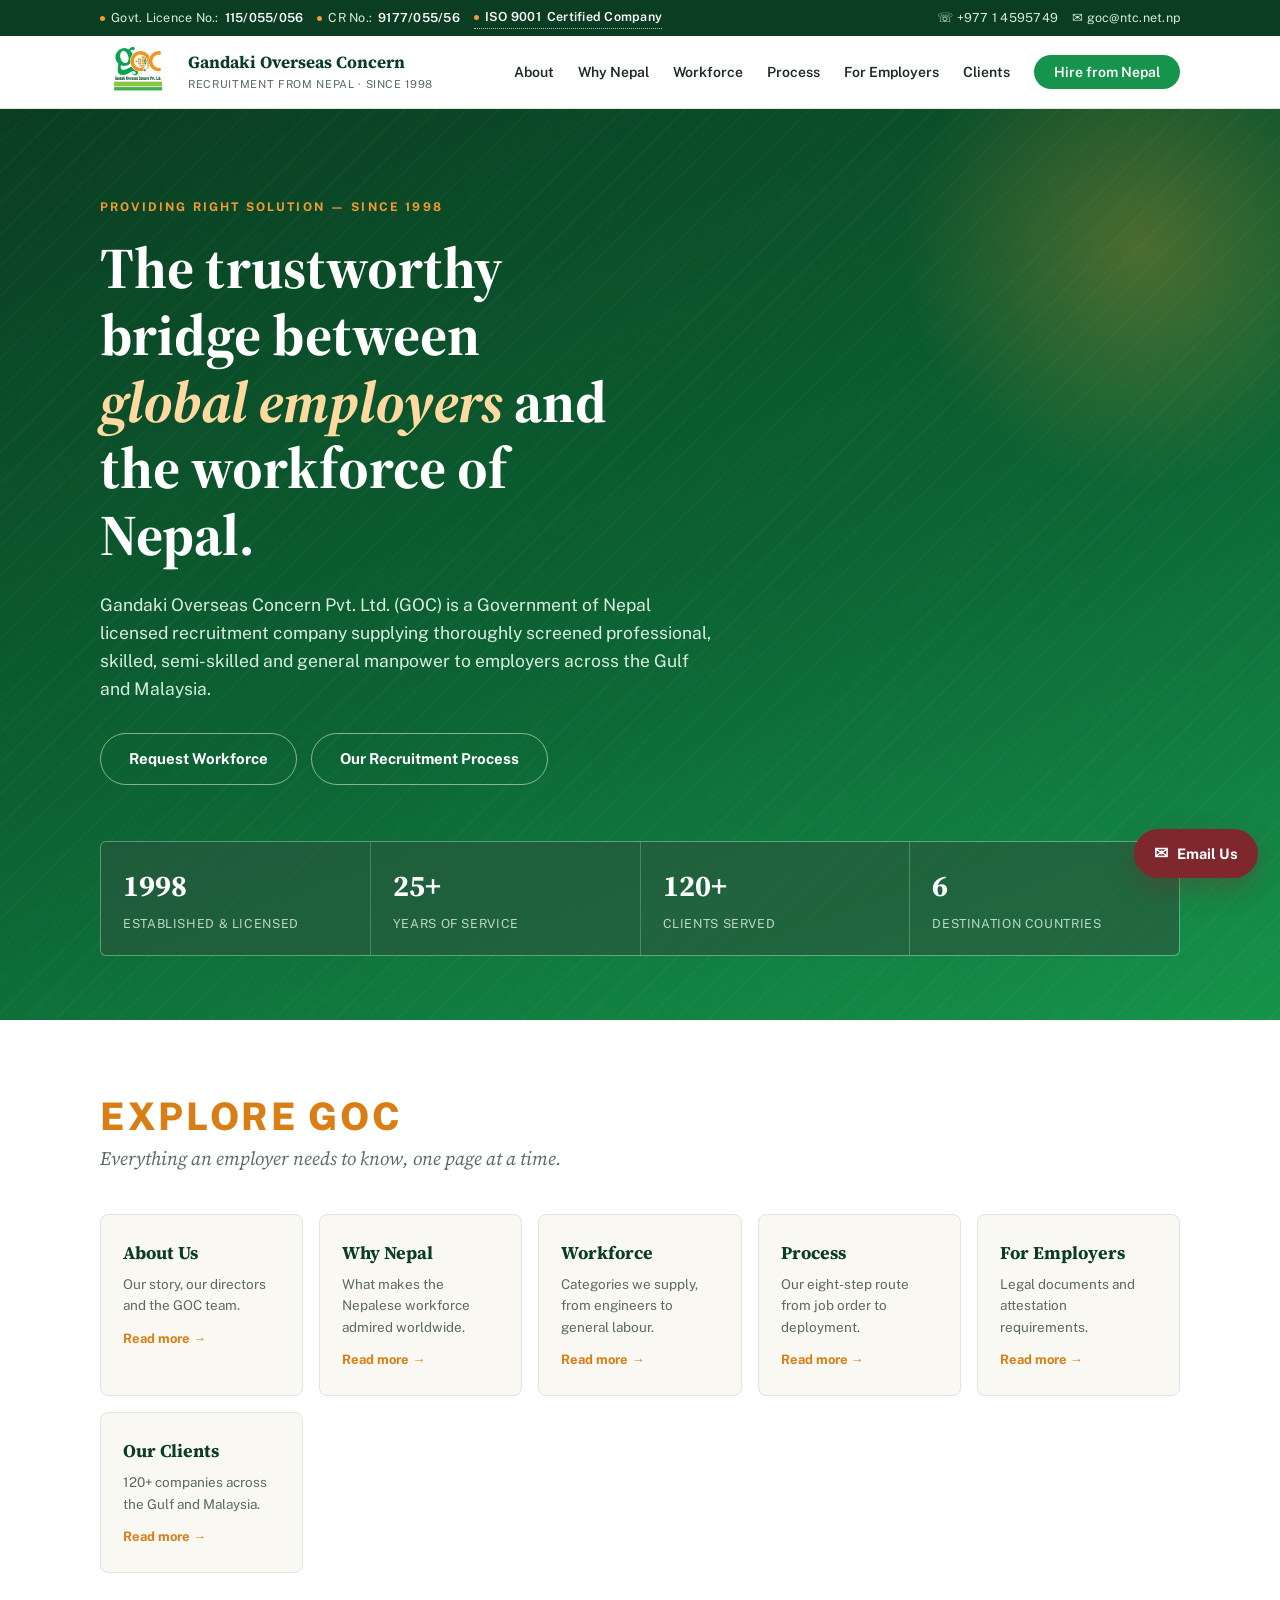
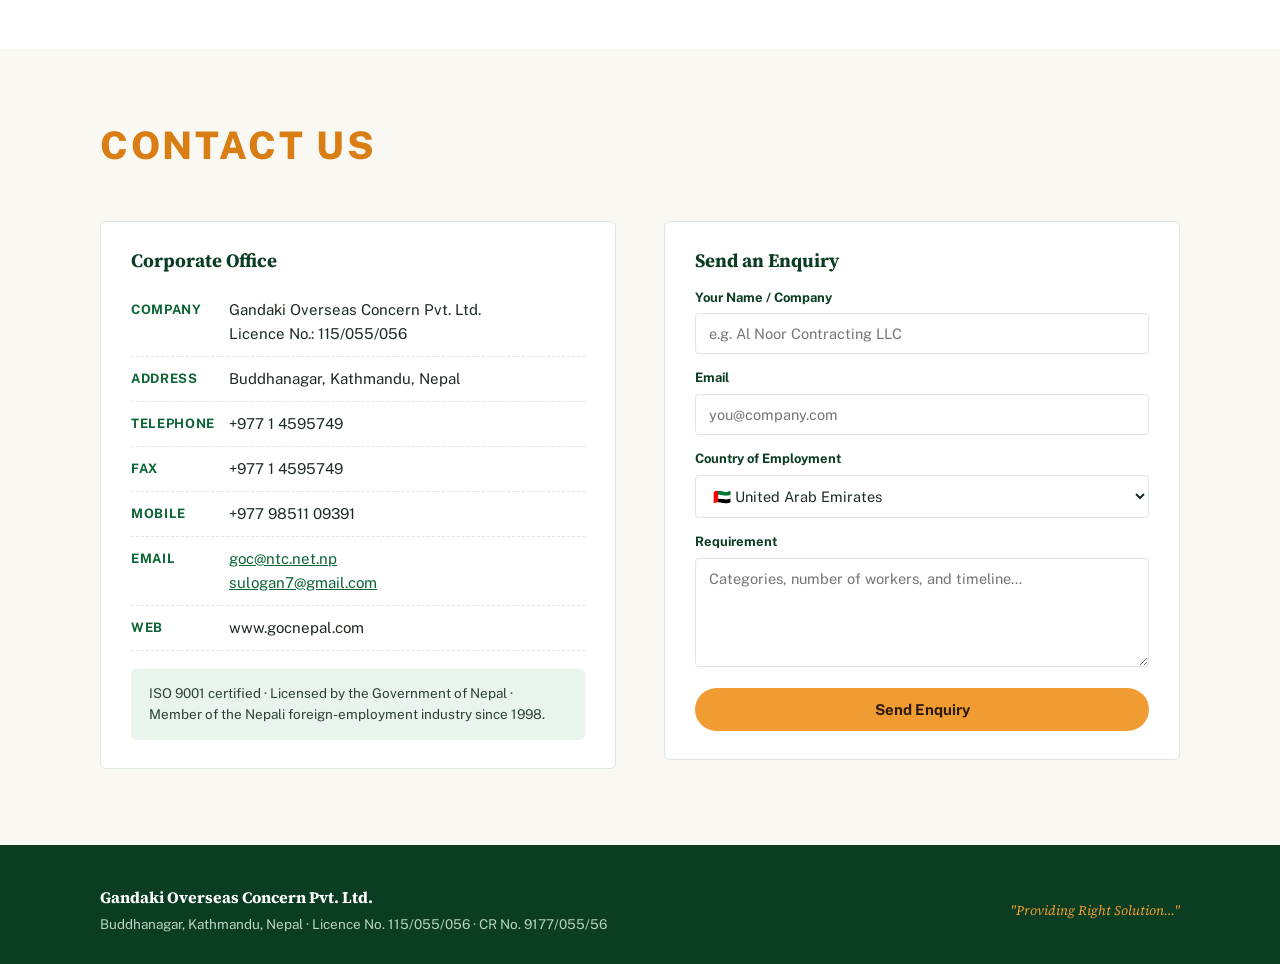
==== index.html @ 127cfbc5 "Add Licences & Certifications section to About page Adds cards for the foreign employment licence, r" ====
<!DOCTYPE html>
<html lang="en">
<head>
<meta charset="UTF-8">
<meta name="viewport" content="width=device-width, initial-scale=1.0">
<title>Gandaki Overseas Concern Pvt. Ltd. — Recruitment from Nepal</title>
<meta name="description" content="Gandaki Overseas Concern Pvt. Ltd. (GOC) — Government-licensed recruitment agency from Nepal since 1998. Licence No. 115/055/056. Supplying skilled, semi-skilled and professional manpower to the Gulf and Malaysia.">
<link rel="icon" href="assets/goc-logo.png">
<link rel="preconnect" href="https://fonts.googleapis.com">
<link rel="preconnect" href="https://fonts.gstatic.com" crossorigin>
<link href="https://fonts.googleapis.com/css2?family=Source+Serif+4:opsz,wght@8..60,400;8..60,600;8..60,700&family=Public+Sans:wght@400;500;600;700;800&display=swap" rel="stylesheet">
<link rel="stylesheet" href="styles.css?v=16">
</head>
<body>

<div class="topbar">
  <div class="wrap">
    <div class="badges">
      <span><span class="dot"></span> Govt. Licence No.: <strong>115/055/056</strong></span>
      <span><span class="dot"></span> CR No.: <strong>9177/055/56</strong></span>
      <span class="certlink" role="button" tabindex="0" title="View our ISO 9001 certificate"><span class="dot"></span> <strong>ISO 9001</strong> Certified Company</span>
    </div>
    <div class="badges">
      <span>☏ +977 1 4595749</span>
      <span>✉ goc@ntc.net.np</span>
    </div>
  </div>
</div>

<nav class="nav">
  <div class="wrap">
    <a class="brand" href="index.html">
      <img src="assets/goc-logo.png" alt="GOC — Gandaki Overseas Concern Pvt. Ltd. logo">
      <span class="bt"><b>Gandaki Overseas Concern</b><small>Recruitment from Nepal · Since 1998</small></span>
    </a>
    <button class="burger" aria-label="Menu" onclick="document.getElementById('nl').classList.toggle('open')">☰</button>
    <ul class="navlinks" id="nl">
      <li><a href="about.html">About</a></li>
      <li><a href="why-nepal.html">Why Nepal</a></li>
      <li><a href="workforce.html">Workforce</a></li>
      <li><a href="process.html">Process</a></li>
      <li><a href="employers.html">For Employers</a></li>
      <li><a href="clients.html">Clients</a></li>
      <li><a class="cta" href="#contact">Hire from Nepal</a></li>
    </ul>
  </div>
</nav>

<header class="hero" id="top">
  <div class="wrap">
    <span class="kicker">Providing Right Solution — Since 1998</span>
    <h1>The trustworthy bridge between <em>global employers</em> and the workforce of Nepal.</h1>
    <p class="lede">Gandaki Overseas Concern Pvt. Ltd. (GOC) is a Government of Nepal licensed recruitment company supplying thoroughly screened professional, skilled, semi-skilled and general manpower to employers across the Gulf and Malaysia.</p>
    <div class="actions">
      <a class="btn btn-ghost" href="#contact">Request Workforce</a>
      <a class="btn btn-ghost" href="process.html">Our Recruitment Process</a>
    </div>
    <div class="stats">
      <div class="stat"><b>1998</b><span>Established &amp; Licensed</span></div>
      <div class="stat"><b>25+</b><span>Years of Service</span></div>
      <div class="stat"><b>120+</b><span>Clients Served</span></div>
      <div class="stat"><b>6</b><span>Destination Countries</span></div>
    </div>
  </div>
</header>

<section class="explore">
  <div class="wrap">
    <div class="sec-head reveal">
      <span class="kicker">Explore GOC</span>
      <h2>Everything an employer needs to know, one page at a time.</h2>
    </div>
    <div class="grid reveal">
      <a class="ex" href="about.html"><b>About Us</b><span>Our story, our directors and the GOC team.</span><span class="go">Read more →</span></a>
      <a class="ex" href="why-nepal.html"><b>Why Nepal</b><span>What makes the Nepalese workforce admired worldwide.</span><span class="go">Read more →</span></a>
      <a class="ex" href="workforce.html"><b>Workforce</b><span>Categories we supply, from engineers to general labour.</span><span class="go">Read more →</span></a>
      <a class="ex" href="process.html"><b>Process</b><span>Our eight-step route from job order to deployment.</span><span class="go">Read more →</span></a>
      <a class="ex" href="employers.html"><b>For Employers</b><span>Legal documents and attestation requirements.</span><span class="go">Read more →</span></a>
      <a class="ex" href="clients.html"><b>Our Clients</b><span>120+ companies across the Gulf and Malaysia.</span><span class="go">Read more →</span></a>
    </div>
  </div>
</section>

<section id="contact">
  <div class="wrap">
    <div class="sec-head reveal">
      <span class="kicker">Contact Us</span>
    </div>
    <div class="contact-grid">
      <div class="c-card reveal">
        <h3>Corporate Office</h3>
        <div class="c-row"><b>Company</b><span>Gandaki Overseas Concern Pvt. Ltd.<br>Licence No.: 115/055/056</span></div>
        <div class="c-row"><b>Address</b><span>Buddhanagar, Kathmandu, Nepal</span></div>
        <div class="c-row"><b>Telephone</b><span>+977 1 4595749</span></div>
        <div class="c-row"><b>Fax</b><span>+977 1 4595749</span></div>
        <div class="c-row"><b>Mobile</b><span>+977 98511 09391</span></div>
        <div class="c-row"><b>Email</b><span><a href="mailto:goc@ntc.net.np">goc@ntc.net.np</a><br><a href="mailto:sulogan7@gmail.com">sulogan7@gmail.com</a></span></div>
        <div class="c-row"><b>Web</b><span>www.gocnepal.com</span></div>
        <div class="c-note">ISO 9001 certified · Licensed by the Government of Nepal · Member of the Nepali foreign-employment industry since 1998.</div>
      </div>
      <div class="c-card reveal">
        <h3>Send an Enquiry</h3>
        <form action="mailto:goc@ntc.net.np" method="get" onsubmit="return mailtoSubmit(this)">
          <div class="f"><label for="fn">Your Name / Company</label><input id="fn" name="name" required placeholder="e.g. Al Noor Contracting LLC"></div>
          <div class="f"><label for="fe">Email</label><input id="fe" name="email" type="email" required placeholder="you@company.com"></div>
          <div class="f"><label for="fc">Country of Employment</label>
            <select id="fc" name="country">
              <option value="United Arab Emirates">🇦🇪 United Arab Emirates</option><option value="Qatar">🇶🇦 Qatar</option><option value="Kuwait">🇰🇼 Kuwait</option><option value="Oman">🇴🇲 Oman</option><option value="Saudi Arabia">🇸🇦 Saudi Arabia</option><option value="Malaysia">🇲🇾 Malaysia</option><option value="Other">Other</option>
            </select>
          </div>
          <div class="f"><label for="fm">Requirement</label><textarea id="fm" name="message" rows="5" required placeholder="Categories, number of workers, and timeline…"></textarea></div>
          <button class="btn btn-orange" type="submit">Send Enquiry</button>
        </form>
      </div>
    </div>
  </div>
</section>

<footer>
  <div class="wrap">
    <div>
      <b>Gandaki Overseas Concern Pvt. Ltd.</b>
      Buddhanagar, Kathmandu, Nepal · Licence No. 115/055/056 · CR No. 9177/055/56
    </div>
    <div class="tag">"Providing Right Solution…"</div>
  </div>
</footer>

<script src="site.js?v=16"></script>
<script>
function mailtoSubmit(f){
  const body = encodeURIComponent(`Name/Company: ${f.name.value}\nEmail: ${f.email.value}\nCountry: ${f.country.value}\n\n${f.message.value}`);
  window.location.href = `mailto:goc@ntc.net.np?subject=${encodeURIComponent('Workforce Enquiry — '+f.name.value)}&body=${body}`;
  return false;
}
</script>
</body>
</html>
---- styles.css ----
:root{
  --green:#16944b;
  --green-deep:#0c6434;
  --green-ink:#0a3d21;
  --green-light:#4db656;
  --green-tint:#e8f4ec;
  --orange:#f19c33;
  --orange-deep:#d97e14;
  --wine:#7e282e;
  --cream:#faf8f3;
  --paper:#ffffff;
  --ink:#1d2b22;
  --muted:#5a6b60;
  --line:#dde6df;
  --serif:"Source Serif 4", Georgia, serif;
  --sans:"Public Sans", "Helvetica Neue", sans-serif;
}
*{margin:0;padding:0;box-sizing:border-box}
html{scroll-behavior:smooth}
body{font-family:var(--sans);color:var(--ink);background:var(--cream);line-height:1.6;font-size:16px}
img{max-width:100%;display:block}
a{color:var(--green-deep)}
h1,h2,h3{font-family:var(--serif);line-height:1.15;color:var(--green-ink)}
.wrap{max-width:1120px;margin:0 auto;padding:0 20px}

/* ---------- top bar ---------- */
.topbar{background:var(--green-ink);color:#d8eadf;font-size:12.5px;letter-spacing:.02em}
.topbar .wrap{display:flex;justify-content:space-between;align-items:center;gap:12px;padding-top:7px;padding-bottom:7px;flex-wrap:wrap}
.topbar strong{color:#fff;font-weight:600}
.topbar .badges{display:flex;gap:14px;flex-wrap:wrap}
.topbar .badges span{display:inline-flex;align-items:center;gap:6px}
.dot{width:5px;height:5px;border-radius:50%;background:var(--orange);display:inline-block}

/* ---------- nav ---------- */
.nav{position:sticky;top:0;z-index:50;background:rgba(255,255,255,.96);backdrop-filter:blur(8px);border-bottom:1px solid var(--line)}
.nav .wrap{display:flex;align-items:center;justify-content:space-between;padding-top:10px;padding-bottom:10px}
.brand{display:flex;align-items:center;gap:12px;text-decoration:none}
.brand img{height:52px;width:auto}
.brand .bt{line-height:1.2}
.brand .bt b{display:block;font-family:var(--serif);font-size:17px;color:var(--green-ink);font-weight:700}
.brand .bt small{font-size:11px;color:var(--muted);letter-spacing:.06em;text-transform:uppercase}
.navlinks{display:flex;gap:24px;align-items:center;list-style:none}
.navlinks a{text-decoration:none;font-size:14px;font-weight:600;color:var(--ink)}
.navlinks a:hover{color:var(--green)}
.navlinks a.active{color:var(--green-deep);box-shadow:0 2px 0 var(--orange)}
.cta{background:var(--green);color:#fff !important;padding:9px 20px;border-radius:99px;white-space:nowrap;transition:background .2s;box-shadow:none !important}
.cta:hover{background:var(--green-deep);color:#fff}
.burger{display:none;background:none;border:1px solid var(--line);border-radius:4px;padding:8px 10px;font-size:18px;cursor:pointer;color:var(--green-ink)}

/* ---------- hero (home) ---------- */
.hero{background:linear-gradient(160deg,var(--green-ink) 0%,var(--green-deep) 55%,var(--green) 100%);color:#fff;position:relative;overflow:hidden}
.hero::after{content:"";position:absolute;right:-120px;top:-120px;width:520px;height:520px;border-radius:50%;background:radial-gradient(circle,rgba(241,156,51,.28),transparent 65%)}
.hero::before{content:"";position:absolute;left:0;bottom:0;width:100%;height:100%;background:
  repeating-linear-gradient(135deg,rgba(255,255,255,.025) 0 2px,transparent 2px 22px)}
.hero .wrap{position:relative;padding-top:84px;padding-bottom:64px;z-index:1}
.kicker{display:inline-flex;align-items:center;gap:8px;font-size:12px;font-weight:700;letter-spacing:.18em;text-transform:uppercase;color:var(--orange);margin-bottom:18px}
.hero h1{font-size:clamp(34px,5.4vw,58px);color:#fff;max-width:17ch;font-weight:700}
.hero h1 em{font-style:italic;color:#ffd9a0}
.hero p.lede{max-width:56ch;margin:22px 0 30px;font-size:17.5px;color:#d9ecdf}
.hero .actions{display:flex;gap:14px;flex-wrap:wrap}
.btn{display:inline-block;text-decoration:none;font-weight:700;font-size:15px;padding:13px 28px;border-radius:99px;transition:transform .15s,background .2s;border:none;cursor:pointer;font-family:var(--sans)}
.btn:hover{transform:translateY(-2px)}
.btn-orange{background:var(--orange);color:#2b1a05}
.btn-orange:hover{background:#ffb14f}
.btn-ghost{border:1.5px solid rgba(255,255,255,.5);color:#fff}
.btn-ghost:hover{border-color:#fff}
.stats{display:grid;grid-template-columns:repeat(4,1fr);gap:1px;background:rgba(255,255,255,.18);border:1px solid rgba(255,255,255,.18);margin-top:56px;border-radius:6px;overflow:hidden}
.stat{background:rgba(10,61,33,.55);padding:20px 22px}
.stat b{display:block;font-family:var(--serif);font-size:30px;color:#fff}
.stat span{font-size:12.5px;letter-spacing:.05em;text-transform:uppercase;color:#b9d8c4}

/* ---------- page hero (subpages) ---------- */
.page-hero{background:linear-gradient(160deg,var(--green-ink) 0%,var(--green-deep) 70%,var(--green) 100%);color:#fff;position:relative;overflow:hidden}
.page-hero::before{content:"";position:absolute;inset:0;background:repeating-linear-gradient(135deg,rgba(255,255,255,.025) 0 2px,transparent 2px 22px)}
.page-hero::after{content:"";position:absolute;right:-140px;top:-160px;width:420px;height:420px;border-radius:50%;background:radial-gradient(circle,rgba(241,156,51,.25),transparent 65%)}
.page-hero .wrap{position:relative;padding-top:58px;padding-bottom:52px;z-index:1}
.page-hero h1{font-family:var(--sans);font-weight:800;text-transform:uppercase;letter-spacing:.07em;font-size:clamp(28px,4vw,44px);color:var(--orange);line-height:1.1}
.page-hero p{font-family:var(--serif);font-style:italic;font-size:19px;color:#d9ecdf;margin-top:10px;max-width:60ch}

/* ---------- sections ---------- */
section{padding:76px 0}
.sec-head{max-width:720px;margin-bottom:44px}
.sec-head .kicker{color:var(--orange-deep);font-size:clamp(26px,3.4vw,38px);letter-spacing:.07em;font-weight:800;margin-bottom:10px;line-height:1.1}
.sec-head h2{font-family:var(--serif);font-style:italic;font-size:19px;font-weight:400;color:var(--muted);margin-bottom:12px}
.sec-head p{color:var(--muted);font-size:16.5px}

/* explore strip (home) */
.explore{background:var(--paper)}
.explore .grid{display:grid;grid-template-columns:repeat(auto-fit,minmax(200px,1fr));gap:16px}
.ex{background:var(--cream);border:1px solid var(--line);border-radius:8px;padding:24px 22px;text-decoration:none;transition:transform .15s,box-shadow .15s;display:block}
.ex:hover{transform:translateY(-3px);box-shadow:0 8px 20px rgba(10,61,33,.08)}
.ex b{font-family:var(--serif);font-size:18px;color:var(--green-ink);display:block;margin-bottom:6px}
.ex span{font-size:13.5px;color:var(--muted);display:block}
.ex .go{margin-top:12px;font-size:13px;font-weight:700;color:var(--orange-deep)}

/* about page */
.about{background:var(--paper)}
.about-grid{display:grid;grid-template-columns:1.25fr 1fr;gap:56px;align-items:start}
.about-grid .body p{margin-bottom:16px;font-size:16.5px}
.about-grid .body p:first-of-type::first-letter{font-family:var(--serif);font-size:4.6em;float:left;line-height:.8;padding-right:7px;margin-top:10px;color:var(--green);font-weight:700}
.pillars{display:grid;gap:14px}
.pillar{background:var(--cream);border:1px solid var(--line);border-left:4px solid var(--green);border-radius:5px;padding:18px 20px}
.pillar h3{font-size:17.5px;margin-bottom:6px}
.pillar p{font-size:14.5px;color:var(--muted)}
.pillar.orange{border-left-color:var(--orange)}
.pillars.cols{grid-template-columns:repeat(auto-fit,minmax(280px,1fr));gap:20px}
.pillars.cols .pillar{padding:26px 28px}
.pillars.cols .pillar h3{font-size:19px;margin-bottom:10px}
.pillars.cols .pillar p{font-size:15px}

.desk{background:var(--paper)}
.desk-grid{display:grid;grid-template-columns:1.4fr 1fr;gap:64px;align-items:start}
.desk-grid .msg p{margin-bottom:18px;font-size:16.5px}
.desk-grid .msg p:first-of-type::first-letter{font-family:var(--serif);font-size:4.6em;float:left;line-height:.8;padding-right:7px;margin-top:10px;color:var(--green);font-weight:700}
.desk-grid .sign{font-family:var(--serif);font-style:italic;color:var(--green-deep);font-size:17px;margin-top:6px}
.dirs{display:grid;gap:18px}
.dir{display:flex;align-items:center;gap:18px;background:var(--cream);border:1px solid var(--line);border-radius:8px;padding:14px 18px}
.dir img{width:84px;height:100px;object-fit:cover;border-radius:6px;border:2px solid #fff;box-shadow:0 2px 8px rgba(10,61,33,.15)}
.dir b{font-family:var(--serif);font-size:17.5px;color:var(--green-ink);display:block}
.dir span{font-size:12.5px;text-transform:uppercase;letter-spacing:.08em;color:var(--orange-deep);font-weight:700}

.team{background:var(--cream)}
.team figure{margin:0}
.team img{width:100%;border-radius:10px;border:1px solid var(--line);box-shadow:0 16px 40px rgba(10,61,33,.14)}
.team figcaption{text-align:center;margin-top:16px;font-family:var(--serif);font-style:italic;color:var(--muted);font-size:15.5px}

/* why nepal */
.nepal{background:var(--paper)}
.nepal-grid{display:grid;grid-template-columns:repeat(auto-fit,minmax(200px,1fr));gap:16px}
.ncard{background:var(--cream);border:1px solid var(--line);border-top:3px solid var(--green);border-radius:6px;padding:22px 20px}
.ncard .num{font-family:var(--serif);font-size:15px;color:var(--orange-deep);font-weight:700;letter-spacing:.08em}
.ncard h3{font-size:17px;margin:8px 0 6px}
.ncard p{font-size:14px;color:var(--muted)}
.nepal-note{margin-top:34px;padding:20px 24px;border-left:3px solid var(--orange);background:var(--green-tint);font-size:15px;color:#2c4435;max-width:860px;font-style:italic;font-family:var(--serif)}

/* categories */
.cats .grid{display:grid;grid-template-columns:1fr 1fr;gap:20px}
.cat.wide{grid-column:1/-1}
.cat.wide ul{columns:4}
.cat{background:var(--paper);border:1px solid var(--line);border-radius:6px;overflow:hidden;display:flex;flex-direction:column}
.cat header{background:var(--green-tint);padding:16px 22px;display:flex;justify-content:space-between;align-items:center;gap:10px;cursor:pointer;user-select:none}
.cat.open header{border-bottom:2px solid var(--green)}
.cat .meta{display:flex;align-items:baseline;gap:12px;flex-wrap:wrap}
.cat .toggle{border:1.5px solid var(--green);background:var(--paper);color:var(--green-deep);border-radius:50%;width:34px;height:34px;padding:0;display:inline-flex;align-items:center;justify-content:center;line-height:1;font-size:18px;font-weight:700;cursor:pointer;font-family:var(--sans);white-space:nowrap;flex-shrink:0;transition:background .2s,color .2s}
.cat.open .toggle,.cat .toggle:hover{background:var(--green);color:#fff}
.cat ul{display:none}
.cat.open ul{display:block;animation:acc .35s ease}
@keyframes acc{from{opacity:0;transform:translateY(-8px)}to{opacity:1;transform:none}}
.cat header h3{font-size:18.5px}
.cat header small{font-size:11.5px;text-transform:uppercase;letter-spacing:.08em;color:var(--green-deep);font-weight:700;white-space:nowrap}
.cat ul{list-style:none;padding:16px 22px;columns:2;column-gap:18px;font-size:14px;color:#33463a}
.cat li{padding:3.5px 0;break-inside:avoid;position:relative;padding-left:14px}
.cat li::before{content:"";position:absolute;left:0;top:11px;width:5px;height:5px;background:var(--orange);border-radius:1px}
.cat .sub{font-weight:700;color:var(--green-deep);padding-left:0;margin-top:6px;font-size:12.5px;text-transform:uppercase;letter-spacing:.06em}
.cat .sub::before{display:none}

/* process flowchart */
.flowpage{background:var(--paper);padding:44px 0 56px}
.flow-layout{display:grid;grid-template-columns:auto 1fr;gap:56px;align-items:start}
.flow{display:flex;flex-direction:column}
.fnode{width:250px;min-height:46px;display:flex;align-items:center;justify-content:center;text-align:center;padding:10px 16px;border-radius:10px;background:linear-gradient(180deg,#fdf1de,#fae3c1);border:1px solid #eec89a;color:#7a4a08;font-weight:800;font-size:12.5px;letter-spacing:.04em;text-transform:uppercase;box-shadow:0 2px 6px rgba(217,126,20,.12);position:relative;font-family:var(--sans)}
.fnode .n{position:absolute;left:-12px;top:50%;transform:translateY(-50%);width:24px;height:24px;border-radius:50%;background:var(--orange-deep);color:#fff;font-size:11.5px;display:flex;align-items:center;justify-content:center;font-family:var(--serif);font-weight:700}
.fnode.final .n{background:var(--green-ink)}
.fnode.final{background:linear-gradient(180deg,#e3f3e8,#cfe9d8);border-color:#9fd1b2;color:var(--green-deep);box-shadow:0 2px 6px rgba(12,100,52,.12)}
.down{height:22px;width:2px;background:#e59a3e;margin-left:124px;position:relative;flex:none}
.down::after{content:"";position:absolute;bottom:-2px;left:50%;transform:translateX(-50%);border:6px solid transparent;border-top:7px solid #e59a3e;border-bottom:none}
.frow{display:flex;align-items:center}
.branches{position:relative;margin-left:46px;display:flex;flex-direction:column;gap:10px}
.branches .stub{position:absolute;left:-46px;top:50%;width:18px;height:2px;background:#9fbf62}
.branches::before{content:"";position:absolute;left:-28px;top:22px;bottom:22px;width:2px;background:#9fbf62}
.bnode{position:relative;width:215px;min-height:44px;display:flex;align-items:center;justify-content:center;text-align:center;padding:8px 14px;border-radius:9px;background:linear-gradient(180deg,#eef6e4,#ddefcc);border:1px solid #b9d994;color:#3c6322;font-weight:700;font-size:12px;letter-spacing:.03em;text-transform:uppercase;box-shadow:0 2px 6px rgba(47,125,35,.1)}
.bnode::before{content:"";position:absolute;left:-28px;top:50%;width:18px;height:2px;background:#9fbf62}
.bnode::after{content:"";position:absolute;left:-11px;top:50%;transform:translateY(-50%);border:5px solid transparent;border-left:7px solid #9fbf62;border-right:none}
.flow-side{position:sticky;top:96px;display:grid;gap:18px}
.flow-side h2{font-size:15px;text-transform:uppercase;letter-spacing:.08em;color:var(--ink);font-family:var(--sans);font-weight:800}
.flow-side .note{font-size:13.5px;color:var(--muted);background:var(--paper);border:1.5px solid var(--green);border-radius:6px;padding:14px 18px}
.flow-side .lt{border:1px solid #c6cdc8}

/* process */
.process{background:var(--paper)}
.steps{counter-reset:step;display:grid;grid-template-columns:repeat(auto-fit,minmax(240px,1fr));gap:18px}
.step{counter-increment:step;background:var(--cream);border:1px solid var(--line);border-radius:6px;padding:22px;position:relative}
.step::before{content:"0" counter(step);font-family:var(--serif);font-weight:700;font-size:34px;color:var(--green-light);opacity:.55;display:block;margin-bottom:8px}
.step h3{font-size:16.5px;margin-bottom:6px}
.step p{font-size:13.5px;color:var(--muted)}
.lead-times{margin-top:44px;display:grid;grid-template-columns:1fr 1fr;gap:20px}
.lt{border:1px solid var(--line);border-top:4px solid var(--orange);border-radius:6px;background:var(--paper);box-shadow:0 1px 0 var(--line);padding:22px 24px}
.lt h3{font-size:17px;margin-bottom:6px}
.lt b{color:var(--orange-deep)}
.lt p{font-size:14.5px;color:var(--muted)}

/* employers / documents */
.docs .cols{display:grid;grid-template-columns:1.1fr 1fr;gap:48px;align-items:start}
.doc-list{list-style:none;display:grid;gap:10px}
.doc-list li{display:flex;align-items:center;gap:13px;padding:14px 18px;background:var(--paper);border:1px solid var(--line);border-radius:5px;font-weight:600;font-size:15px}
.doc-list .dot{width:8px;height:8px;flex:none}
.dl-btn{margin-top:18px;display:inline-flex;align-items:center;gap:10px}
.dl-btn .ar{font-size:17px;line-height:1}
.attest{background:var(--green-tint);border:1px solid #c7e2d1;border-radius:6px;padding:24px 26px}
.attest h3{font-size:18px;margin-bottom:10px}
.attest p{font-size:14.5px;margin-bottom:12px;color:#2c4435}
.attest ol{padding-left:20px;font-size:14.5px;color:#2c4435;display:grid;gap:6px}
.attest .note{font-size:13px;color:var(--muted);border-top:1px dashed #b7d5c2;padding-top:12px;margin-top:14px}

/* deployment map */
.deploy{background:var(--paper);padding-bottom:0}
.mapwrap{background:linear-gradient(180deg,#fdfefe,#f2f7fc);border:1px solid var(--line);border-radius:12px;padding:6px}
.mapwrap img{display:block;width:100%;height:auto;border-radius:8px}
.mapstage{position:relative}
.maphot{position:absolute;width:38px;height:38px;transform:translate(-50%,-50%);border-radius:50%;cursor:pointer;z-index:5}
.maphot.lab{height:7%;border-radius:4px}
.maphot.lab .tip{bottom:26px}
.maphot .tip{display:none;position:absolute;bottom:44px;left:50%;transform:translateX(-50%);width:260px;background:#fff;border:1px solid var(--line);border-radius:8px;box-shadow:0 14px 34px rgba(10,61,33,.18);padding:14px 16px;z-index:20}
.maphot:hover .tip{display:block}
.maphot .tip b{display:block;font-family:var(--serif);font-size:15px;color:var(--green-ink);margin-bottom:2px}
.maphot .tip small{display:block;font-size:11px;text-transform:uppercase;letter-spacing:.06em;color:var(--orange-deep);font-weight:700;margin-bottom:8px}
.maphot .tip ul{list-style:none;max-height:170px;overflow:auto;font-size:12.5px;color:#33463a;display:grid;gap:3px;padding-right:6px}
.maphot .tip li{padding-left:11px;position:relative}
.maphot .tip li::before{content:"";position:absolute;left:0;top:7px;width:4px;height:4px;background:var(--orange);border-radius:1px}
.maphot .tip::after{content:"";position:absolute;top:100%;left:50%;transform:translateX(-50%);border:8px solid transparent;border-top-color:#fff}
@media (max-width:860px){.maphot .tip{display:none !important}}

/* clients */
.clients{background:var(--paper)}
.tabs{display:flex;gap:8px;flex-wrap:wrap;margin-bottom:26px}
.tab{border:1px solid var(--line);background:var(--cream);border-radius:99px;padding:8px 18px;font-size:13.5px;font-weight:700;cursor:pointer;color:var(--ink);font-family:var(--sans)}
.tab .n{color:var(--muted);font-weight:600;font-size:12px}
.tab.active{background:var(--green);border-color:var(--green);color:#fff}
.tab.active .n{color:#cfe9d8}
.client-grid{display:grid;grid-template-columns:repeat(auto-fill,minmax(250px,1fr));gap:10px}
.client-grid span{background:var(--cream);border:1px solid var(--line);border-radius:4px;padding:10px 14px;font-size:13px;color:#33463a}
.clientpane{display:none}
.clientpane.active{display:block}

/* contact */
.contact-grid{display:grid;grid-template-columns:1fr 1fr;gap:48px;align-items:start}
.c-card{background:var(--paper);border:1px solid var(--line);border-radius:6px;padding:28px 30px}
.c-card h3{font-size:19px;margin-bottom:16px}
.c-row{display:flex;gap:14px;padding:10px 0;border-bottom:1px dashed var(--line);font-size:15px}
.c-row:last-child{border-bottom:none}
.c-row b{min-width:84px;color:var(--green-deep);font-size:13px;text-transform:uppercase;letter-spacing:.05em;padding-top:2px}
.c-note{margin-top:18px;background:var(--green-tint);border-radius:5px;padding:14px 18px;font-size:13.5px;color:#2c4435}
form .f{margin-bottom:14px}
form label{display:block;font-size:13px;font-weight:700;margin-bottom:5px;color:var(--green-ink)}
form input,form textarea,form select{width:100%;padding:11px 13px;border:1px solid var(--line);border-radius:4px;font-family:var(--sans);font-size:14.5px;background:var(--paper);color:var(--ink)}
form input:focus,form textarea:focus,form select:focus{outline:2px solid var(--green-light);border-color:var(--green)}
form button{width:100%;border:none;cursor:pointer}

/* footer */
footer{background:var(--green-ink);color:#b9d4c2;padding:40px 0 28px;font-size:13.5px}
footer .wrap{display:flex;justify-content:space-between;gap:24px;flex-wrap:wrap;align-items:center}
footer b{color:#fff;font-family:var(--serif);font-size:16px;display:block;margin-bottom:4px}
footer .tag{font-style:italic;font-family:var(--serif);color:var(--orange)}

/* floating email button */
.fab{position:fixed;right:22px;bottom:22px;z-index:120;display:flex;align-items:center;gap:9px;background:var(--wine);color:#fff;text-decoration:none;border-radius:99px;padding:13px 20px;font-weight:700;font-size:14.5px;font-family:var(--sans);box-shadow:0 10px 26px rgba(126,40,46,.35);transition:transform .15s,background .2s}
.fab:hover{background:#5e1d22;transform:translateY(-2px);color:#fff}
.fab .ic{font-size:17px;line-height:1}
@media (max-width:600px){.fab{padding:14px;right:14px;bottom:14px}.fab span.t{display:none}}

/* FAQ */
.faqs{display:grid;gap:12px;max-width:860px}
.faq{background:var(--paper);border:1px solid var(--line);border-radius:8px;overflow:hidden}
.faq summary{list-style:none;cursor:pointer;display:flex;justify-content:space-between;align-items:center;gap:16px;padding:18px 22px;font-weight:700;font-size:15.5px;color:var(--green-ink);user-select:none}
.faq summary::-webkit-details-marker{display:none}
.faq summary::after{content:"+";font-size:22px;font-weight:600;color:var(--orange-deep);flex:none;line-height:1;transition:transform .2s}
.faq[open] summary{border-bottom:1px dashed var(--line);color:var(--green-deep)}
.faq[open] summary::after{content:"−"}
.faq .a{padding:16px 22px 20px;font-size:14.5px;color:#33463a;animation:acc .3s ease}
.faq .a a{font-weight:600}

/* licences & certifications */
.creds{background:var(--paper)}
.cred-grid{display:grid;grid-template-columns:repeat(auto-fill,minmax(260px,1fr));gap:20px}
.cred{background:var(--cream);border:1px solid var(--line);border-radius:8px;overflow:hidden;display:flex;flex-direction:column}
.cred .thumb{display:block;width:100%;aspect-ratio:4/3;border:none;padding:12px;background:#fff;border-bottom:1px solid var(--line);cursor:zoom-in}
.cred .thumb img{width:100%;height:100%;object-fit:contain;transition:transform .3s}
.cred button.thumb:hover img{transform:scale(1.04)}
.cred .thumb.noimg{cursor:default;display:flex;align-items:center;justify-content:center;background:linear-gradient(180deg,#eef6e4,#ddefcc);text-align:center;font-family:var(--serif);font-weight:700;font-size:17px;color:var(--green-deep);line-height:1.35}
.cred .body{padding:16px 18px 20px}
.cred h3{font-size:16.5px;margin-bottom:4px}
.cred small{display:block;font-size:11px;text-transform:uppercase;letter-spacing:.06em;color:var(--orange-deep);font-weight:700;margin-bottom:8px}
.cred p{font-size:13.5px;color:var(--muted)}

/* certificate lightbox */
.certlink{cursor:pointer;color:#fff;font-weight:600;border-bottom:1px dotted #a9cbb6;padding-bottom:1px}
.certlink:hover{border-bottom-color:#fff}
.lightbox{position:fixed;inset:0;z-index:200;background:rgba(8,28,16,.82);display:flex;align-items:center;justify-content:center;padding:24px;opacity:0;pointer-events:none;transition:opacity .25s}
.lightbox.show{opacity:1;pointer-events:auto}
.lightbox .box{position:relative;max-width:620px;width:100%;max-height:92vh;background:#fff;border-radius:10px;padding:14px;box-shadow:0 30px 80px rgba(0,0,0,.45)}
.lightbox img{width:100%;max-height:calc(92vh - 70px);object-fit:contain;border-radius:6px}
.lightbox .cap{text-align:center;font-size:13px;color:var(--muted);padding-top:10px}
.lightbox .x{position:absolute;top:-14px;right:-14px;width:36px;height:36px;border-radius:50%;background:var(--orange);color:#2b1a05;border:none;font-size:17px;font-weight:800;cursor:pointer;box-shadow:0 4px 12px rgba(0,0,0,.35)}
.lightbox .x:hover{background:#ffb14f}

.reveal{opacity:0;transform:translateY(18px);transition:opacity .6s ease,transform .6s ease}
.reveal.in{opacity:1;transform:none}

@media (max-width:860px){
  .navlinks{display:none;position:absolute;top:100%;left:0;right:0;background:#fff;flex-direction:column;gap:0;border-bottom:1px solid var(--line);padding:10px 20px 18px}
  .navlinks.open{display:flex}
  .navlinks li{width:100%}
  .navlinks a{display:block;padding:11px 0}
  .navlinks a.active{box-shadow:none;color:var(--orange-deep)}
  .burger{display:block}
  .stats{grid-template-columns:repeat(2,1fr)}
  .about-grid,.docs .cols,.contact-grid,.lead-times,.desk-grid{grid-template-columns:1fr}
  .cats .grid{grid-template-columns:1fr}
  .cat ul,.cat.wide ul{columns:2}
  .flow-layout{grid-template-columns:1fr;gap:36px}
  .flow-side{position:static}
  .frow{flex-direction:column;align-items:flex-start}
  .branches{margin:10px 0 0 36px}
  .branches .stub{display:none}
  section{padding:56px 0}
}
@media (max-width:480px){.cat ul,.cat.wide ul{columns:1}.stats{grid-template-columns:1fr 1fr}}
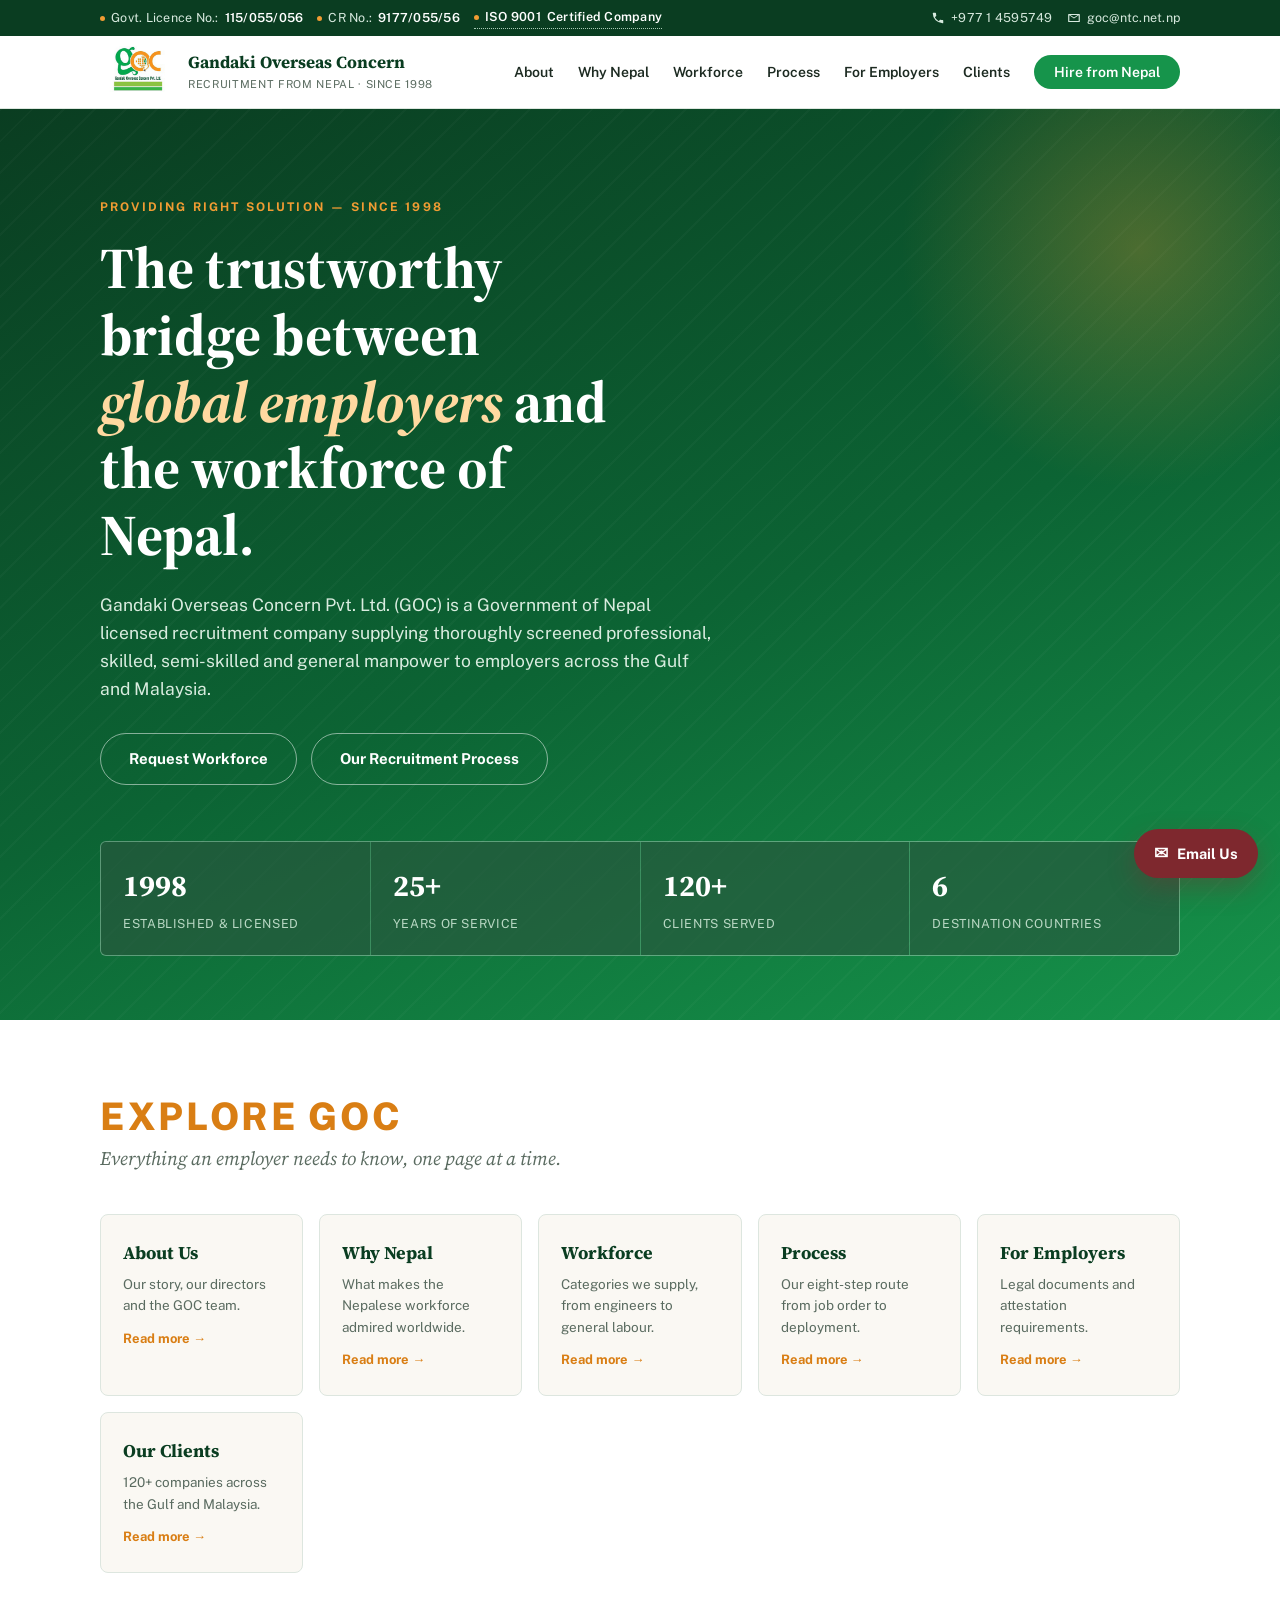
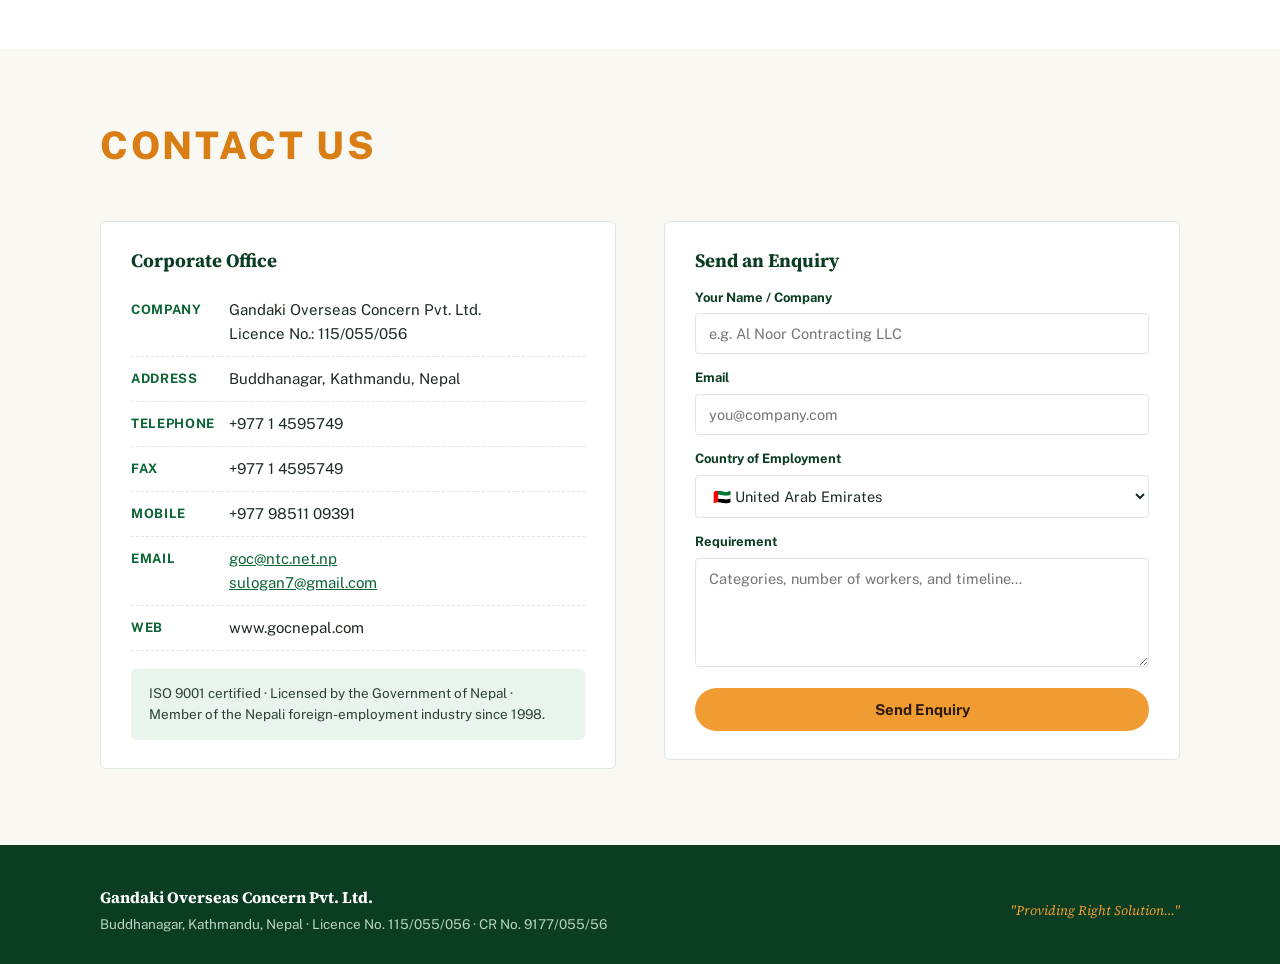
==== commit 89845f1e: "Compact phone header and floating Hire button On phones the top bar fits one line with short labels " ====
--- a/index.html
+++ b/index.html
@@ -9,20 +9,20 @@
 <link rel="preconnect" href="https://fonts.googleapis.com">
 <link rel="preconnect" href="https://fonts.gstatic.com" crossorigin>
 <link href="https://fonts.googleapis.com/css2?family=Source+Serif+4:opsz,wght@8..60,400;8..60,600;8..60,700&family=Public+Sans:wght@400;500;600;700;800&display=swap" rel="stylesheet">
-<link rel="stylesheet" href="styles.css?v=16">
+<link rel="stylesheet" href="styles.css?v=17">
 </head>
 <body>
 
 <div class="topbar">
   <div class="wrap">
     <div class="badges">
-      <span><span class="dot"></span> Govt. Licence No.: <strong>115/055/056</strong></span>
-      <span><span class="dot"></span> CR No.: <strong>9177/055/56</strong></span>
-      <span class="certlink" role="button" tabindex="0" title="View our ISO 9001 certificate"><span class="dot"></span> <strong>ISO 9001</strong> Certified Company</span>
+      <span><span class="dot"></span> <span class="lg">Govt. Licence No.:</span><span class="sm">Lic.</span> <strong>115/055/056</strong></span>
+      <span><span class="dot"></span> <span class="lg">CR No.:</span><span class="sm">CR</span> <strong>9177/055/56</strong></span>
+      <span class="certlink" role="button" tabindex="0" title="View our ISO 9001 certificate"><span class="dot"></span> <strong>ISO 9001</strong><span class="lg"> Certified Company</span></span>
     </div>
-    <div class="badges">
-      <span>☏ +977 1 4595749</span>
-      <span>✉ goc@ntc.net.np</span>
+    <div class="badges contact">
+      <a href="tel:+97714595749" aria-label="Call +977 1 4595749"><svg viewBox="0 0 24 24" aria-hidden="true"><path d="M6.6 10.8a15.1 15.1 0 0 0 6.6 6.6l2.2-2.2a1 1 0 0 1 1-.25 11.4 11.4 0 0 0 3.6.57 1 1 0 0 1 1 1V20a1 1 0 0 1-1 1A17 17 0 0 1 3 4a1 1 0 0 1 1-1h3.5a1 1 0 0 1 1 1c0 1.25.2 2.45.57 3.57a1 1 0 0 1-.25 1z"/></svg><span class="lg">+977 1 4595749</span></a>
+      <a href="mailto:goc@ntc.net.np" aria-label="Email goc@ntc.net.np"><svg viewBox="0 0 24 24" aria-hidden="true"><path d="M3 5h18a1 1 0 0 1 1 1v12a1 1 0 0 1-1 1H3a1 1 0 0 1-1-1V6a1 1 0 0 1 1-1zm1 2.4V17h16V7.4l-8 5.3zM5.6 7l6.4 4.2L18.4 7z"/></svg><span class="lg">goc@ntc.net.np</span></a>
     </div>
   </div>
 </div>
@@ -126,7 +126,7 @@
   </div>
 </footer>
 
-<script src="site.js?v=16"></script>
+<script src="site.js?v=17"></script>
 <script>
 function mailtoSubmit(f){
   const body = encodeURIComponent(`Name/Company: ${f.name.value}\nEmail: ${f.email.value}\nCountry: ${f.country.value}\n\n${f.message.value}`);
--- a/styles.css
+++ b/styles.css
@@ -28,7 +28,25 @@
 .topbar .wrap{display:flex;justify-content:space-between;align-items:center;gap:12px;padding-top:7px;padding-bottom:7px;flex-wrap:wrap}
 .topbar strong{color:#fff;font-weight:600}
 .topbar .badges{display:flex;gap:14px;flex-wrap:wrap}
-.topbar .badges span{display:inline-flex;align-items:center;gap:6px}
+.topbar .badges > span{display:inline-flex;align-items:center;gap:6px}
+.topbar .sm{display:none}
+.topbar .contact a{display:inline-flex;align-items:center;gap:6px;color:inherit;text-decoration:none}
+.topbar .contact a:hover{color:#fff}
+.topbar .contact svg{width:14px;height:14px;fill:currentColor;flex:none}
+@media (max-width:600px){
+  .topbar{font-size:11px;letter-spacing:0}
+  .topbar .wrap{flex-wrap:nowrap;gap:8px;padding-top:6px;padding-bottom:6px}
+  .topbar .badges{flex-wrap:nowrap;gap:9px;white-space:nowrap;min-width:0}
+  .topbar .badges > span{gap:4px}
+  .topbar .dot{width:4px;height:4px}
+  .topbar .lg{display:none}
+  .topbar .sm{display:inline}
+  .topbar .certlink{border-bottom:none}
+  .topbar .contact{gap:6px;flex:none}
+  .topbar .contact a{width:28px;height:28px;justify-content:center;border-radius:50%;background:rgba(255,255,255,.1)}
+  .topbar .contact svg{width:14px;height:14px}
+}
+@media (max-width:360px){.topbar .badges > span:nth-child(2){display:none}}
 .dot{width:5px;height:5px;border-radius:50%;background:var(--orange);display:inline-block}
 
 /* ---------- nav ---------- */
@@ -39,6 +57,12 @@
 .brand .bt{line-height:1.2}
 .brand .bt b{display:block;font-family:var(--serif);font-size:17px;color:var(--green-ink);font-weight:700}
 .brand .bt small{font-size:11px;color:var(--muted);letter-spacing:.06em;text-transform:uppercase}
+@media (max-width:600px){
+  .brand{gap:8px;min-width:0}
+  .brand img{height:38px}
+  .brand .bt b{font-size:15px}
+  .brand .bt small{display:block;font-size:10px;letter-spacing:.02em;white-space:nowrap}
+}
 .navlinks{display:flex;gap:24px;align-items:center;list-style:none}
 .navlinks a{text-decoration:none;font-size:14px;font-weight:600;color:var(--ink)}
 .navlinks a:hover{color:var(--green)}
@@ -253,10 +277,17 @@
 footer .tag{font-style:italic;font-family:var(--serif);color:var(--orange)}
 
 /* floating email button */
-.fab{position:fixed;right:22px;bottom:22px;z-index:120;display:flex;align-items:center;gap:9px;background:var(--wine);color:#fff;text-decoration:none;border-radius:99px;padding:13px 20px;font-weight:700;font-size:14.5px;font-family:var(--sans);box-shadow:0 10px 26px rgba(126,40,46,.35);transition:transform .15s,background .2s}
+.fabs{position:fixed;right:22px;bottom:22px;z-index:120;display:flex;align-items:center;gap:10px}
+.fab-hire{display:none;background:var(--green);color:#fff;text-decoration:none;border-radius:99px;padding:0 16px;height:40px;align-items:center;font-weight:700;font-size:13px;font-family:var(--sans);white-space:nowrap;box-shadow:0 8px 20px rgba(12,100,52,.32)}
+.fab-hire:hover{background:var(--green-deep);color:#fff}
+@media (max-width:860px){
+  .fab-hire{display:inline-flex}
+  .navlinks li:has(> .cta){display:none}
+}
+.fab{display:flex;align-items:center;gap:9px;background:var(--wine);color:#fff;text-decoration:none;border-radius:99px;padding:13px 20px;font-weight:700;font-size:14.5px;font-family:var(--sans);box-shadow:0 10px 26px rgba(126,40,46,.35);transition:transform .15s,background .2s}
 .fab:hover{background:#5e1d22;transform:translateY(-2px);color:#fff}
 .fab .ic{font-size:17px;line-height:1}
-@media (max-width:600px){.fab{padding:14px;right:14px;bottom:14px}.fab span.t{display:none}}
+@media (max-width:600px){.fabs{right:14px;bottom:14px;gap:8px}.fab{width:46px;height:46px;padding:0;justify-content:center}.fab span.t{display:none}}
 
 /* FAQ */
 .faqs{display:grid;gap:12px;max-width:860px}
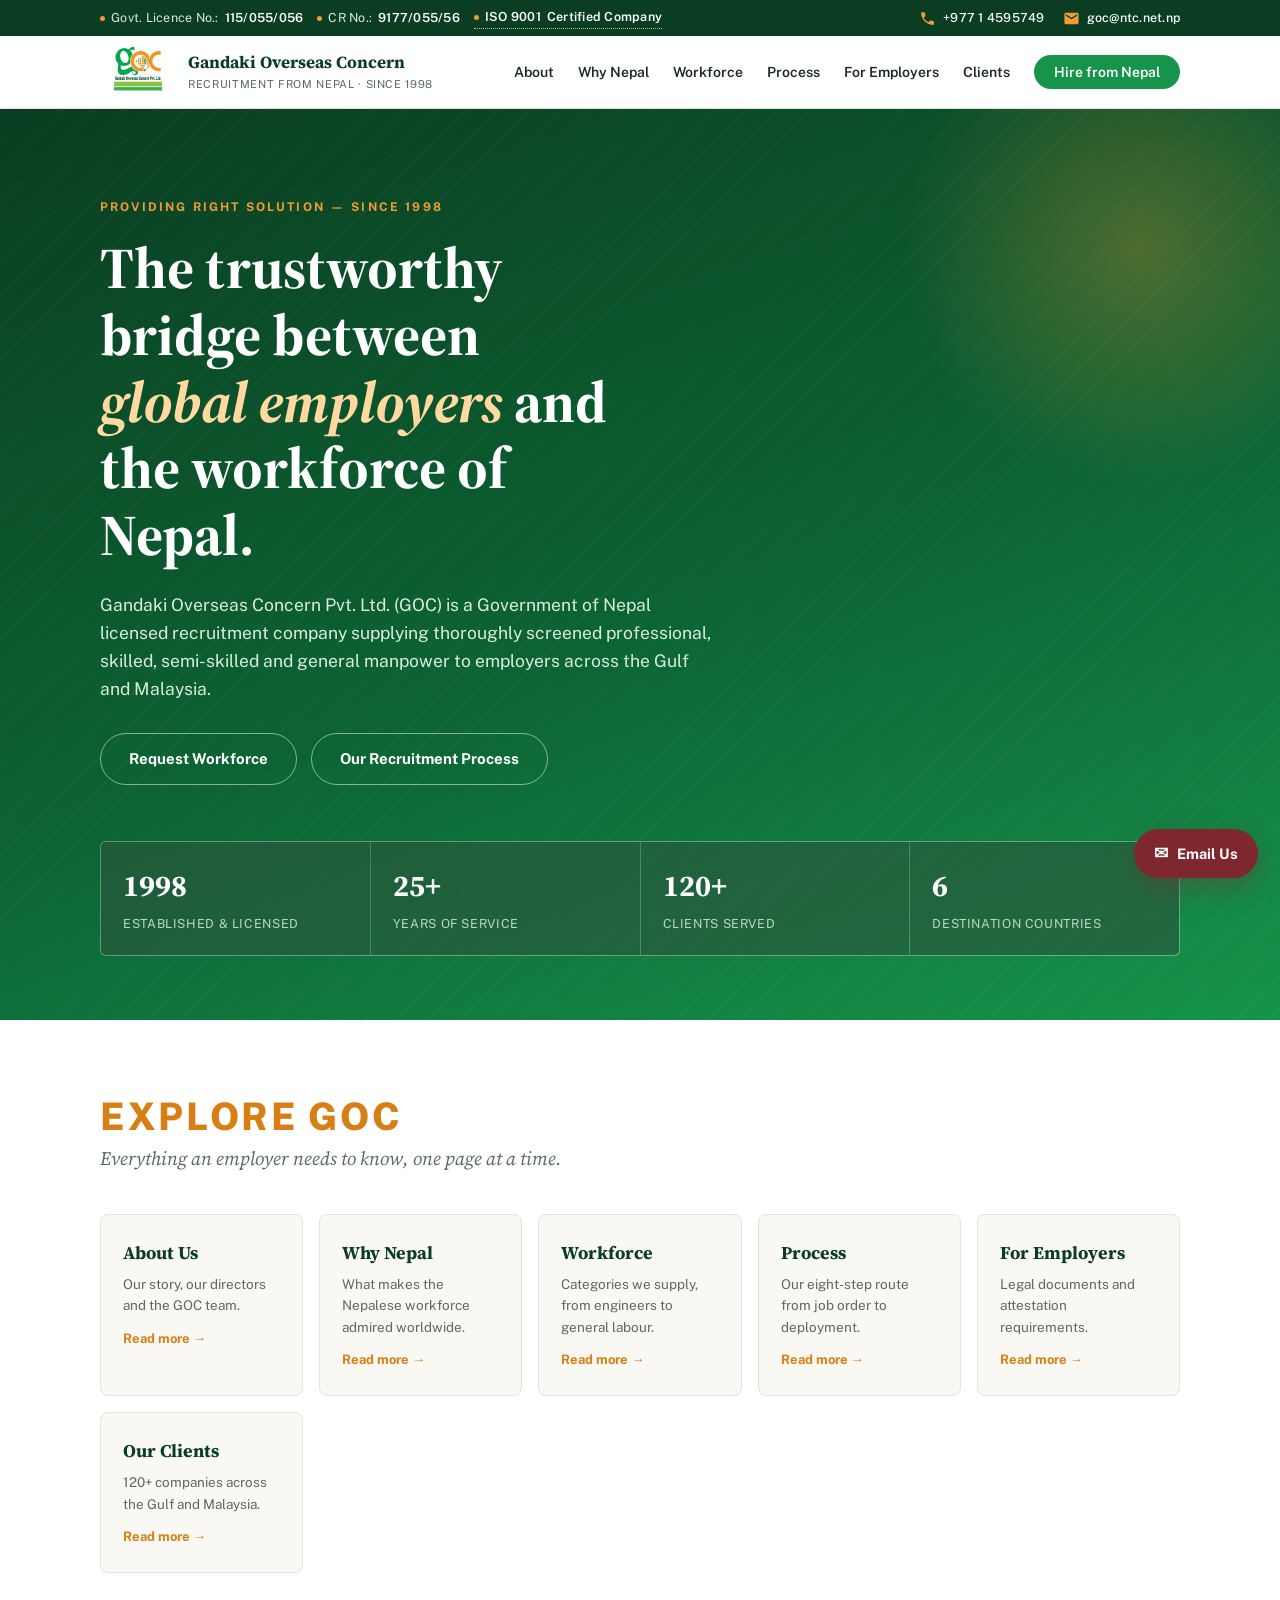
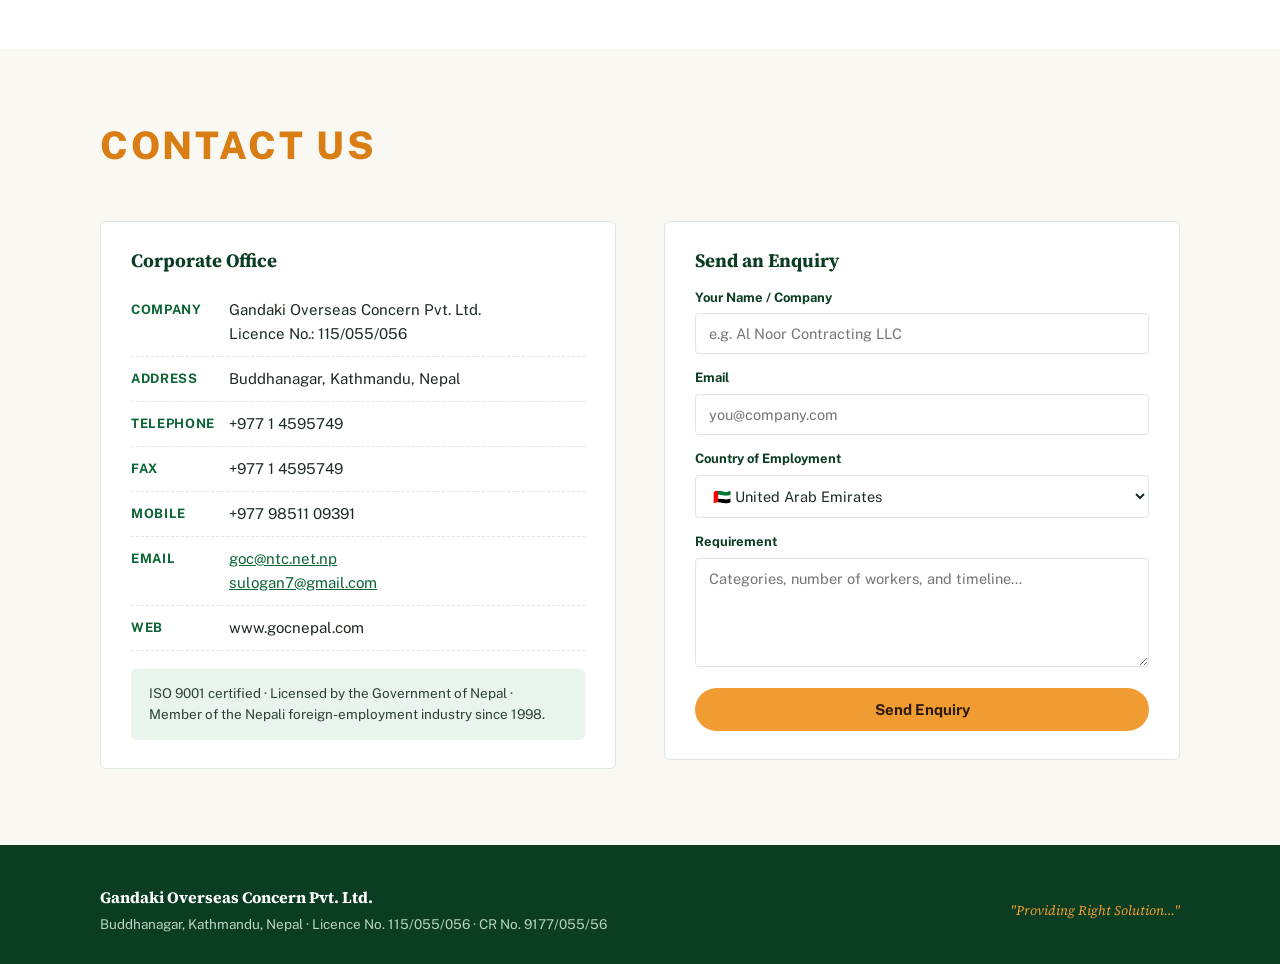
==== commit 52f12591: "Bigger, solid contact icons in the top bar Phone and envelope icons are now solid, 17px, brand orang" ====
--- a/index.html
+++ b/index.html
@@ -9,7 +9,7 @@
 <link rel="preconnect" href="https://fonts.googleapis.com">
 <link rel="preconnect" href="https://fonts.gstatic.com" crossorigin>
 <link href="https://fonts.googleapis.com/css2?family=Source+Serif+4:opsz,wght@8..60,400;8..60,600;8..60,700&family=Public+Sans:wght@400;500;600;700;800&display=swap" rel="stylesheet">
-<link rel="stylesheet" href="styles.css?v=17">
+<link rel="stylesheet" href="styles.css?v=18">
 </head>
 <body>
 
@@ -22,7 +22,7 @@
     </div>
     <div class="badges contact">
       <a href="tel:+97714595749" aria-label="Call +977 1 4595749"><svg viewBox="0 0 24 24" aria-hidden="true"><path d="M6.6 10.8a15.1 15.1 0 0 0 6.6 6.6l2.2-2.2a1 1 0 0 1 1-.25 11.4 11.4 0 0 0 3.6.57 1 1 0 0 1 1 1V20a1 1 0 0 1-1 1A17 17 0 0 1 3 4a1 1 0 0 1 1-1h3.5a1 1 0 0 1 1 1c0 1.25.2 2.45.57 3.57a1 1 0 0 1-.25 1z"/></svg><span class="lg">+977 1 4595749</span></a>
-      <a href="mailto:goc@ntc.net.np" aria-label="Email goc@ntc.net.np"><svg viewBox="0 0 24 24" aria-hidden="true"><path d="M3 5h18a1 1 0 0 1 1 1v12a1 1 0 0 1-1 1H3a1 1 0 0 1-1-1V6a1 1 0 0 1 1-1zm1 2.4V17h16V7.4l-8 5.3zM5.6 7l6.4 4.2L18.4 7z"/></svg><span class="lg">goc@ntc.net.np</span></a>
+      <a href="mailto:goc@ntc.net.np" aria-label="Email goc@ntc.net.np"><svg viewBox="0 0 24 24" aria-hidden="true"><path d="M20 4H4a2 2 0 0 0-2 2v12a2 2 0 0 0 2 2h16a2 2 0 0 0 2-2V6a2 2 0 0 0-2-2zm0 4.2-8 5-8-5V6l8 5 8-5z"/></svg><span class="lg">goc@ntc.net.np</span></a>
     </div>
   </div>
 </div>
--- a/styles.css
+++ b/styles.css
@@ -30,9 +30,10 @@
 .topbar .badges{display:flex;gap:14px;flex-wrap:wrap}
 .topbar .badges > span{display:inline-flex;align-items:center;gap:6px}
 .topbar .sm{display:none}
-.topbar .contact a{display:inline-flex;align-items:center;gap:6px;color:inherit;text-decoration:none}
-.topbar .contact a:hover{color:#fff}
-.topbar .contact svg{width:14px;height:14px;fill:currentColor;flex:none}
+.topbar .contact{gap:18px}
+.topbar .contact a{display:inline-flex;align-items:center;gap:7px;color:#fff;font-weight:500;text-decoration:none;line-height:1}
+.topbar .contact a:hover{color:var(--orange)}
+.topbar .contact svg{width:17px;height:17px;fill:var(--orange);flex:none;display:block}
 @media (max-width:600px){
   .topbar{font-size:11px;letter-spacing:0}
   .topbar .wrap{flex-wrap:nowrap;gap:8px;padding-top:6px;padding-bottom:6px}
@@ -43,8 +44,8 @@
   .topbar .sm{display:inline}
   .topbar .certlink{border-bottom:none}
   .topbar .contact{gap:6px;flex:none}
-  .topbar .contact a{width:28px;height:28px;justify-content:center;border-radius:50%;background:rgba(255,255,255,.1)}
-  .topbar .contact svg{width:14px;height:14px}
+  .topbar .contact a{width:30px;height:30px;justify-content:center;border-radius:50%;background:rgba(255,255,255,.12)}
+  .topbar .contact svg{width:16px;height:16px}
 }
 @media (max-width:360px){.topbar .badges > span:nth-child(2){display:none}}
 .dot{width:5px;height:5px;border-radius:50%;background:var(--orange);display:inline-block}
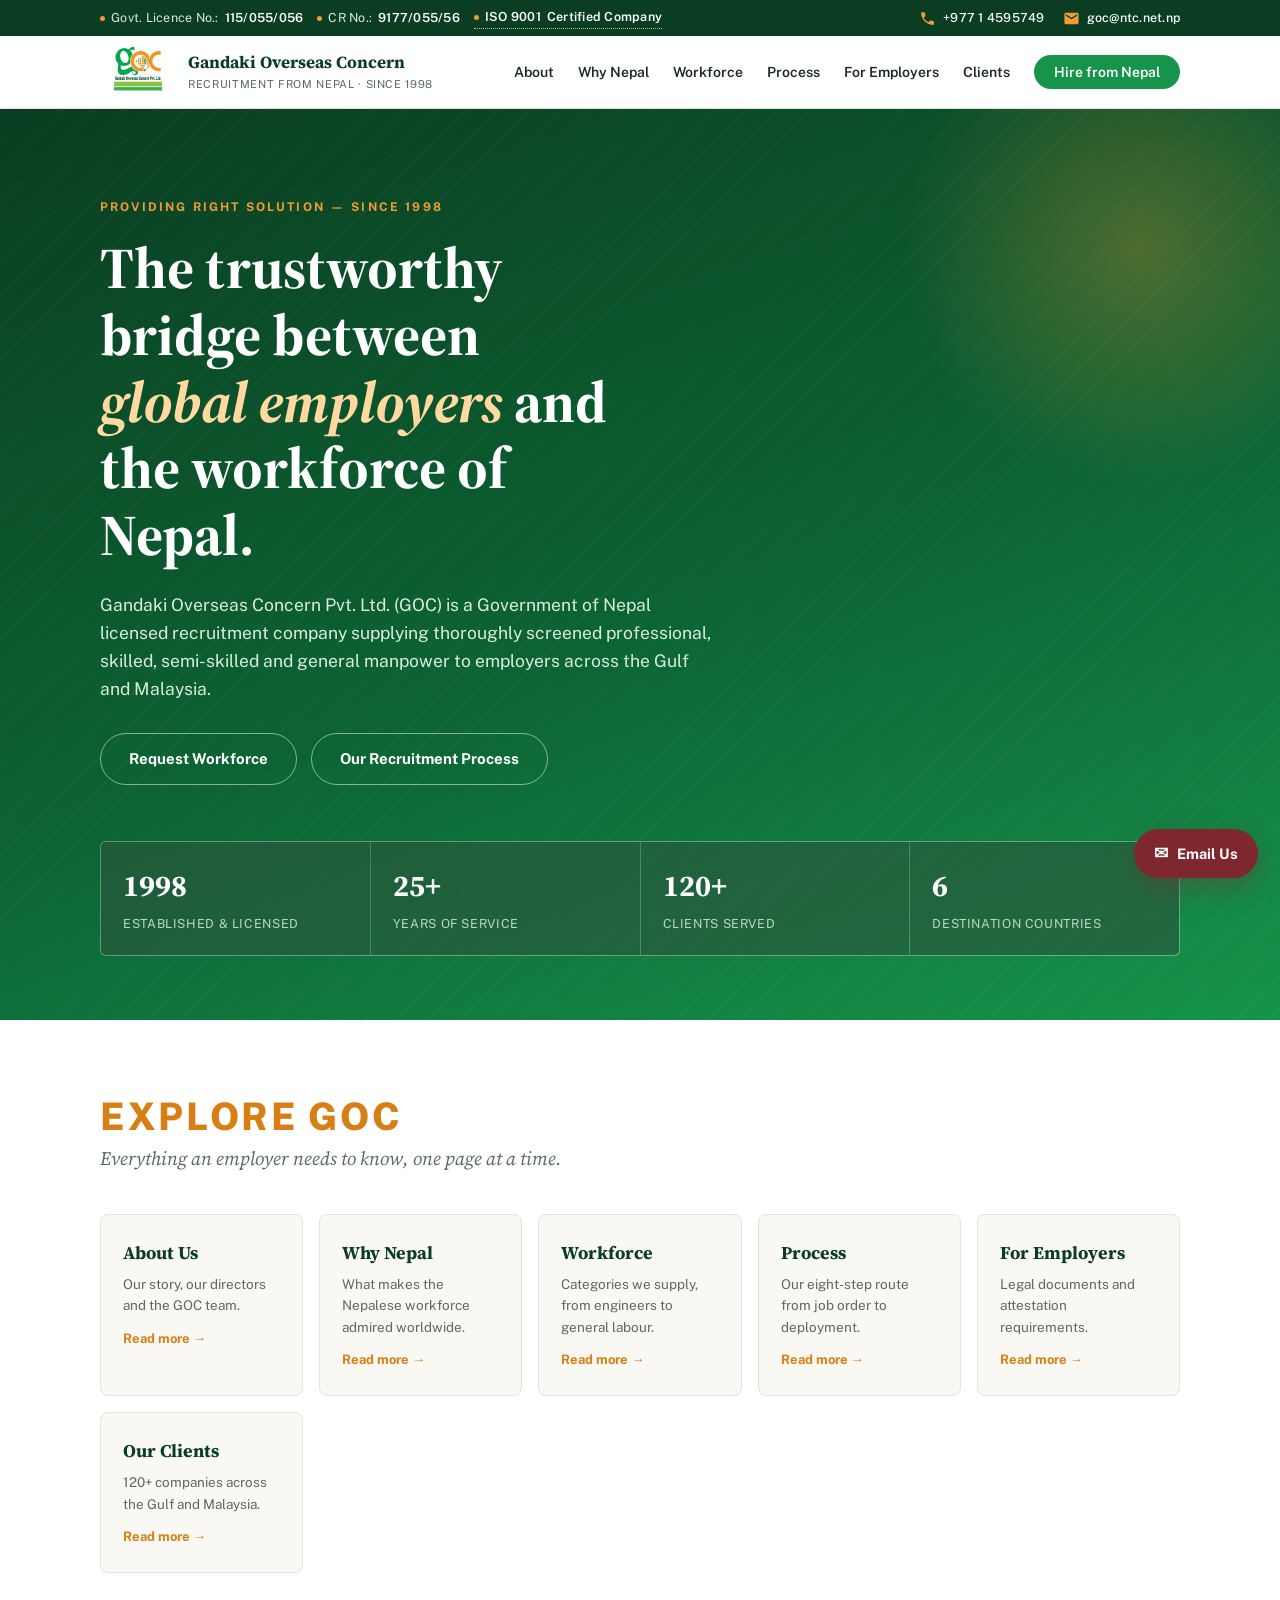
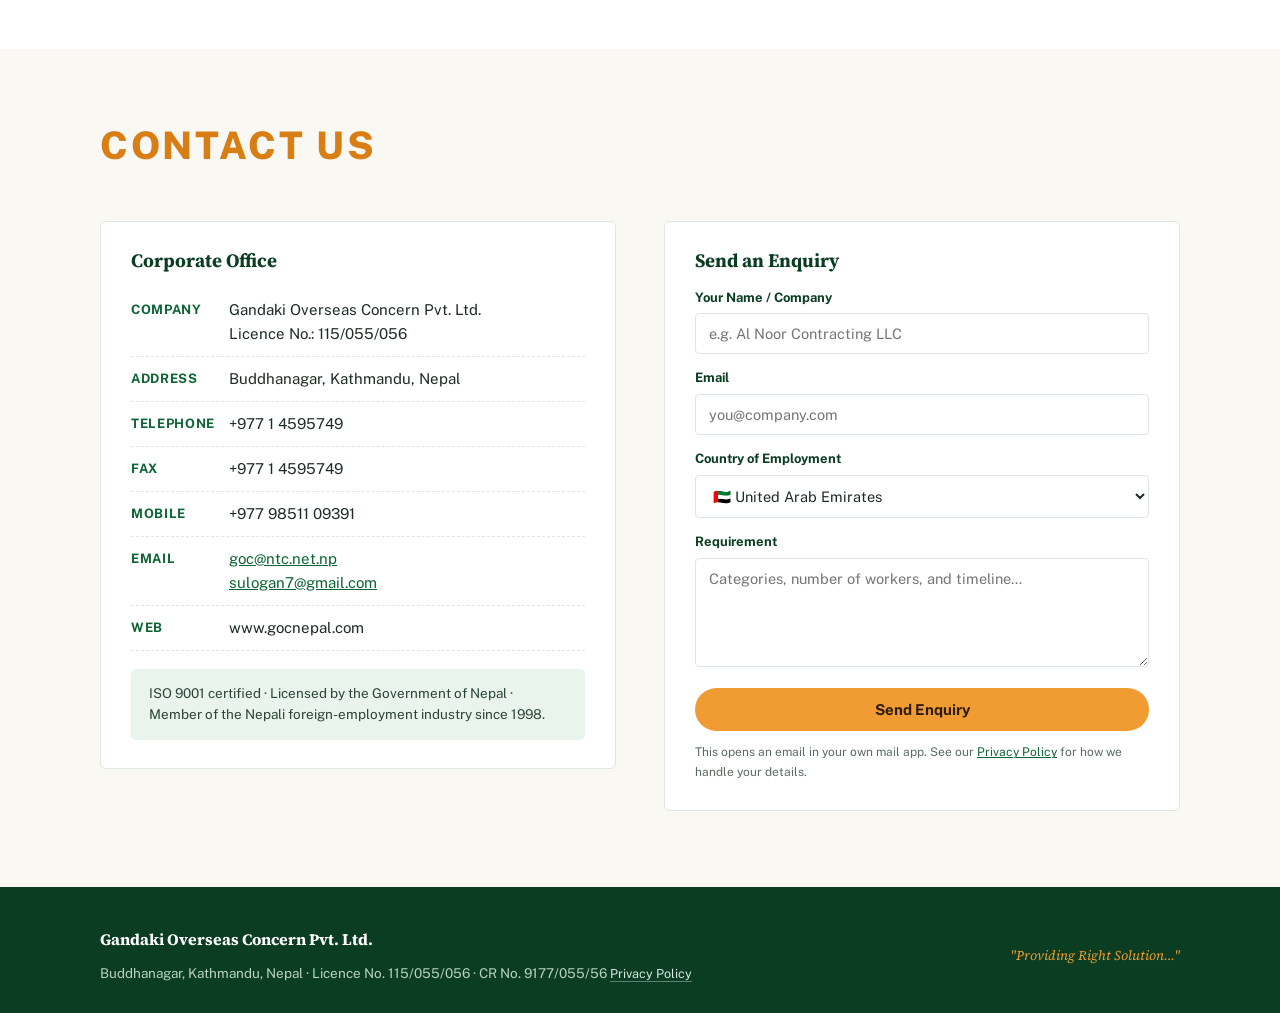
==== commit 1a217097: "Add privacy policy page New privacy.html covering website visitors, job seekers and employers, who d" ====
--- a/index.html
+++ b/index.html
@@ -9,7 +9,7 @@
 <link rel="preconnect" href="https://fonts.googleapis.com">
 <link rel="preconnect" href="https://fonts.gstatic.com" crossorigin>
 <link href="https://fonts.googleapis.com/css2?family=Source+Serif+4:opsz,wght@8..60,400;8..60,600;8..60,700&family=Public+Sans:wght@400;500;600;700;800&display=swap" rel="stylesheet">
-<link rel="stylesheet" href="styles.css?v=18">
+<link rel="stylesheet" href="styles.css?v=19">
 </head>
 <body>
 
@@ -110,6 +110,7 @@
           </div>
           <div class="f"><label for="fm">Requirement</label><textarea id="fm" name="message" rows="5" required placeholder="Categories, number of workers, and timeline…"></textarea></div>
           <button class="btn btn-orange" type="submit">Send Enquiry</button>
+          <p class="form-note">This opens an email in your own mail app. See our <a href="privacy.html">Privacy Policy</a> for how we handle your details.</p>
         </form>
       </div>
     </div>
@@ -121,6 +122,7 @@
     <div>
       <b>Gandaki Overseas Concern Pvt. Ltd.</b>
       Buddhanagar, Kathmandu, Nepal · Licence No. 115/055/056 · CR No. 9177/055/56
+      <a class="foot-link" href="privacy.html">Privacy Policy</a>
     </div>
     <div class="tag">"Providing Right Solution…"</div>
   </div>
--- a/styles.css
+++ b/styles.css
@@ -276,6 +276,27 @@
 footer .wrap{display:flex;justify-content:space-between;gap:24px;flex-wrap:wrap;align-items:center}
 footer b{color:#fff;font-family:var(--serif);font-size:16px;display:block;margin-bottom:4px}
 footer .tag{font-style:italic;font-family:var(--serif);color:var(--orange)}
+footer .foot-link{display:inline-block;margin-top:8px;color:#d8eadf;font-size:12.5px;text-decoration:underline;text-underline-offset:3px;text-decoration-color:rgba(216,234,223,.4)}
+footer .foot-link:hover{color:#fff;text-decoration-color:var(--orange)}
+.form-note{font-size:12px;color:var(--muted);margin-top:12px}
+.form-note a{color:var(--green-deep)}
+
+/* privacy policy */
+.policy{background:var(--paper)}
+.policy-body{max-width:760px;font-size:15.5px;line-height:1.7;color:#2c3a31}
+.policy-body .updated{font-size:12px;text-transform:uppercase;letter-spacing:.08em;font-weight:700;color:var(--orange-deep);margin-bottom:18px}
+.policy-body p{margin-bottom:14px}
+.policy-body h2{font-family:var(--serif);font-size:22px;color:var(--green-ink);margin:38px 0 12px;line-height:1.3;scroll-margin-top:20px}
+.policy-body ul{margin:0 0 16px;padding-left:0;list-style:none;display:grid;gap:8px}
+.policy-body li{position:relative;padding-left:18px}
+.policy-body li::before{content:"";position:absolute;left:2px;top:.72em;width:6px;height:6px;border-radius:50%;background:var(--orange)}
+.policy-body a{color:var(--green-deep);text-underline-offset:2px}
+.policy-body .toc{display:flex;flex-wrap:wrap;gap:8px;margin:26px 0 8px}
+.policy-body .toc a{font-size:13px;font-weight:600;text-decoration:none;color:var(--green-deep);background:var(--green-tint);border:1px solid var(--line);border-radius:99px;padding:6px 13px}
+.policy-body .toc a:hover{border-color:var(--green-light)}
+.policy-contact{background:var(--cream);border:1px solid var(--line);border-left:3px solid var(--orange);border-radius:6px;padding:16px 20px;font-size:14.5px;line-height:1.75}
+.policy-contact b{display:block;font-family:var(--serif);color:var(--green-ink);font-size:16px}
+@media (max-width:600px){.policy-body{font-size:15px}.policy-body h2{font-size:19.5px;margin-top:30px}}
 
 /* floating email button */
 .fabs{position:fixed;right:22px;bottom:22px;z-index:120;display:flex;align-items:center;gap:10px}
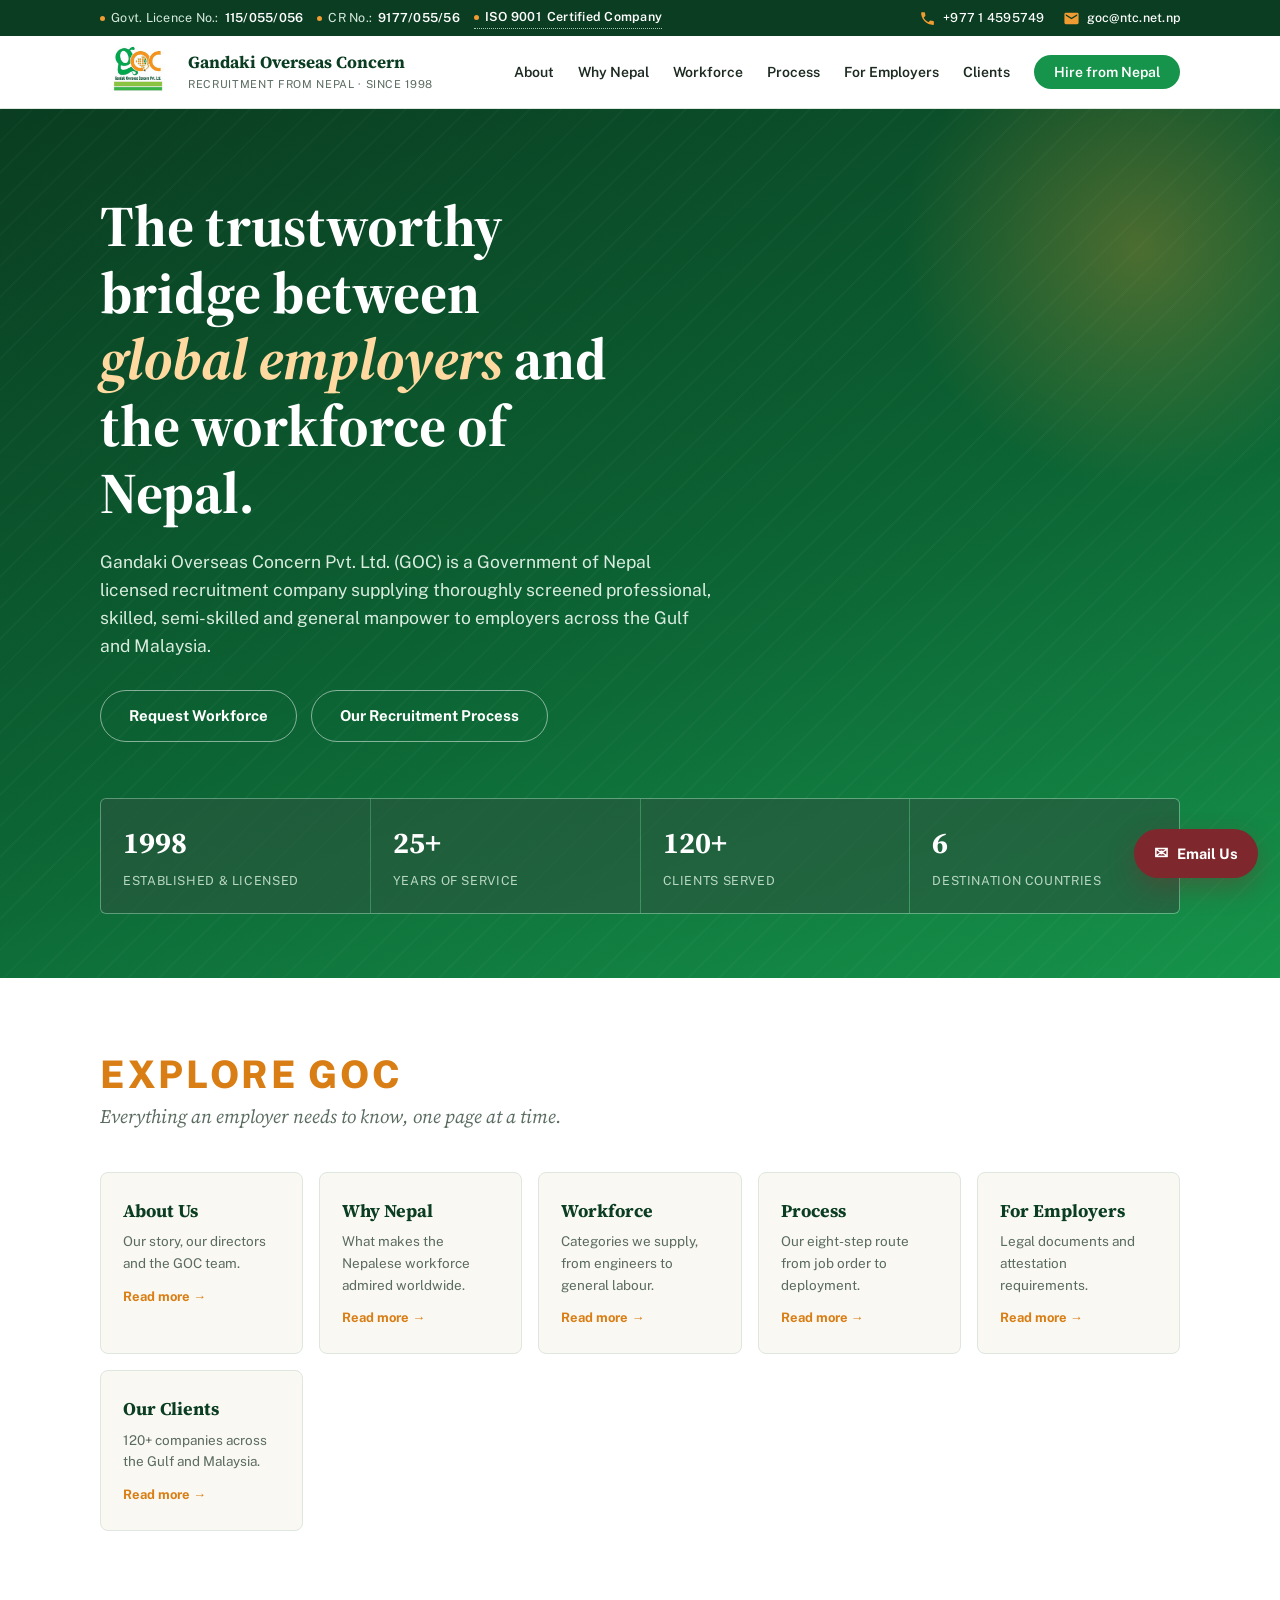
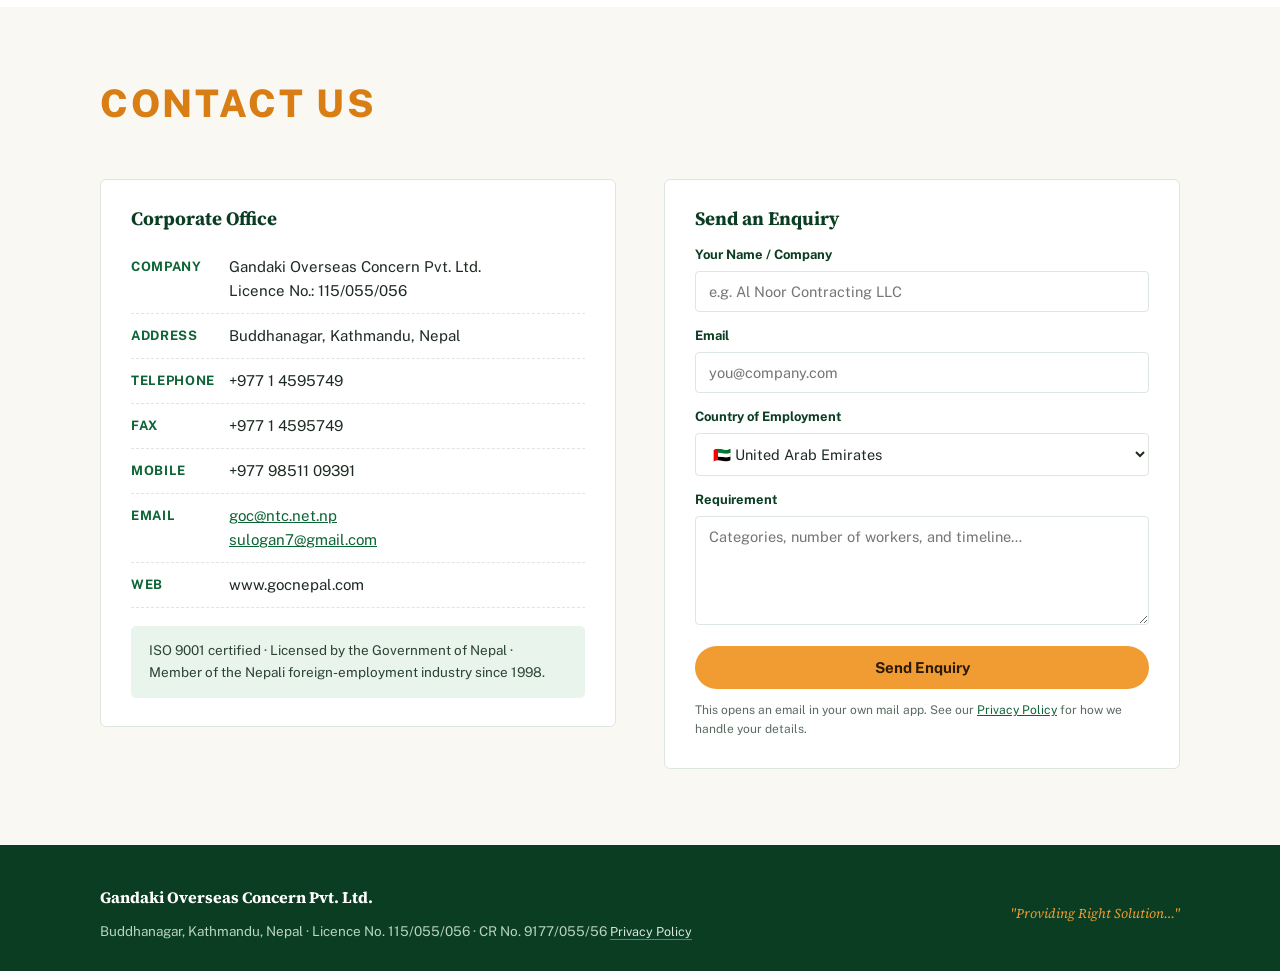
==== commit 13397a5b: "Remove tagline line above the home page headline Co-Authored-By: Claude Opus 5.5 <noreply@anthropic." ====
--- a/index.html
+++ b/index.html
@@ -48,7 +48,6 @@
 
 <header class="hero" id="top">
   <div class="wrap">
-    <span class="kicker">Providing Right Solution — Since 1998</span>
     <h1>The trustworthy bridge between <em>global employers</em> and the workforce of Nepal.</h1>
     <p class="lede">Gandaki Overseas Concern Pvt. Ltd. (GOC) is a Government of Nepal licensed recruitment company supplying thoroughly screened professional, skilled, semi-skilled and general manpower to employers across the Gulf and Malaysia.</p>
     <div class="actions">
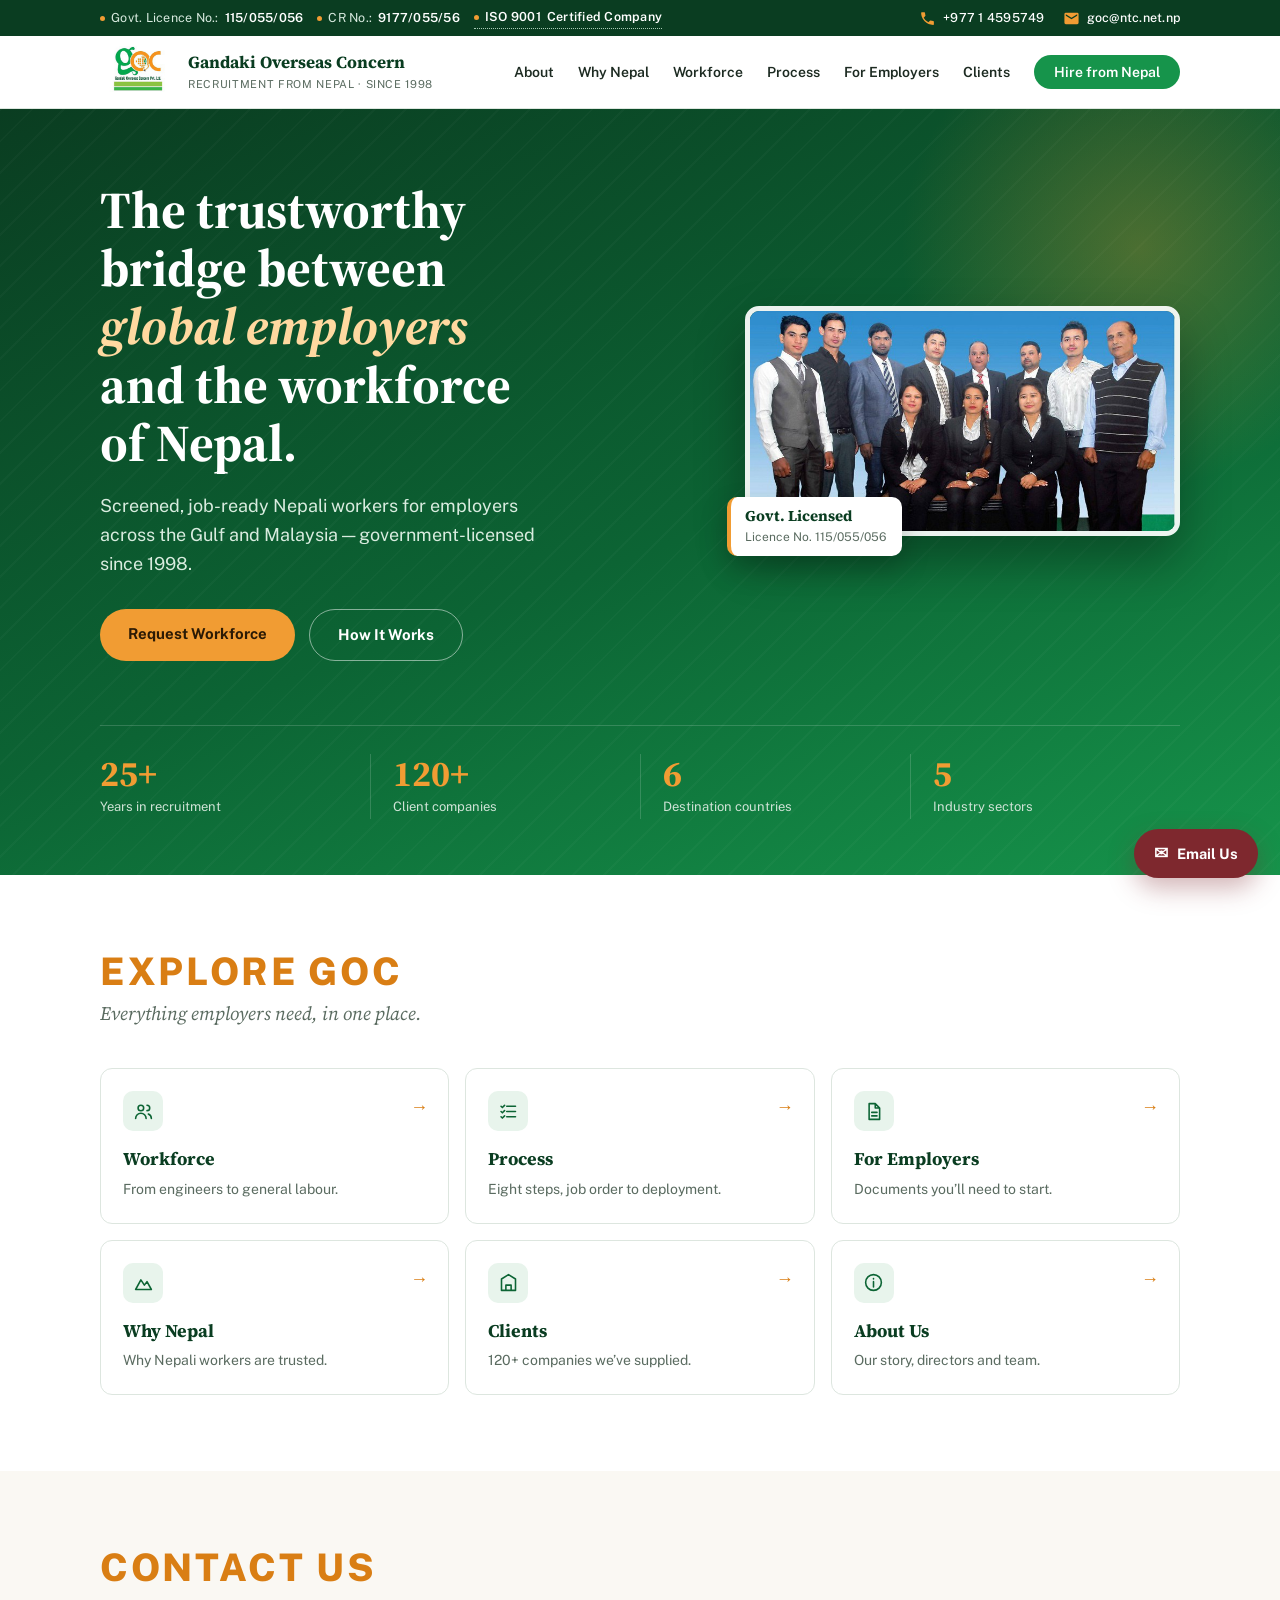
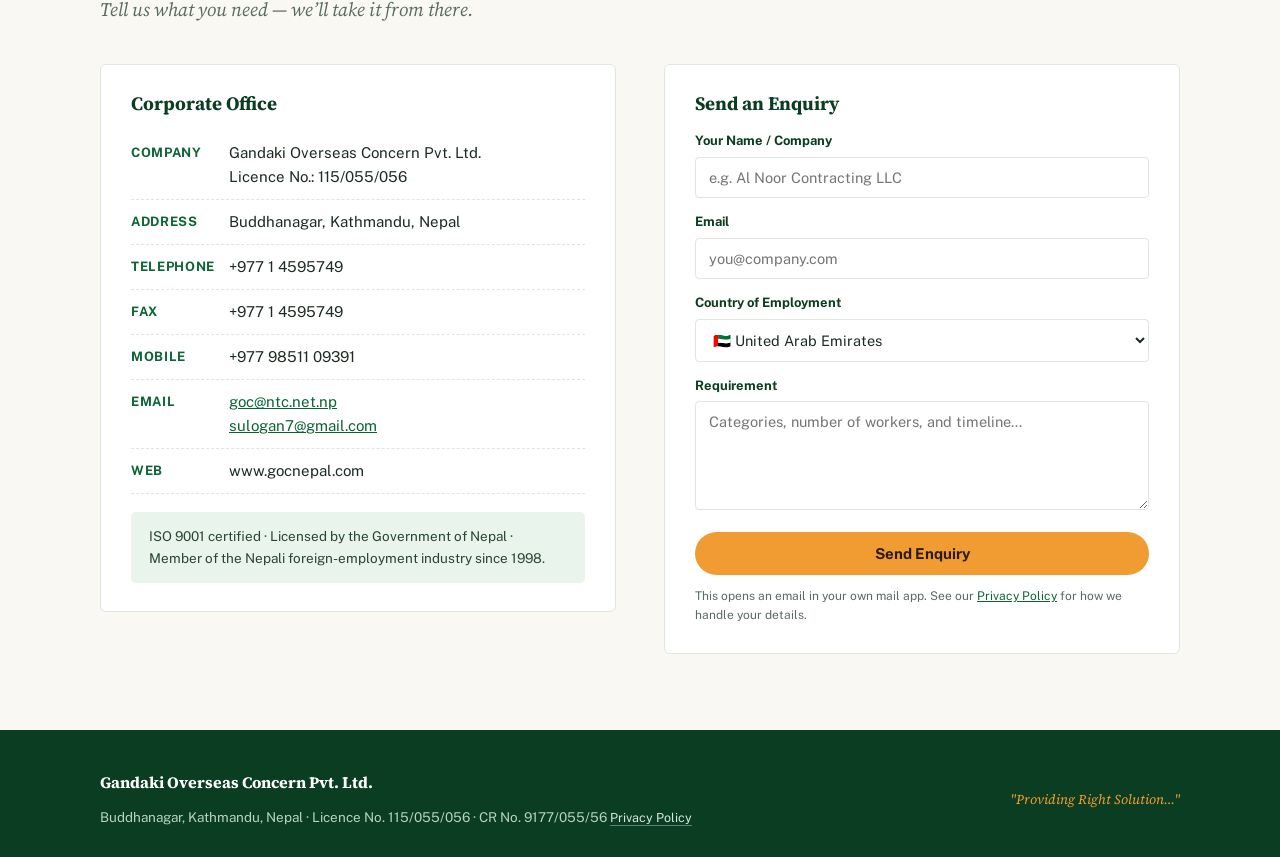
==== commit 154d7bf7: "Cleaner, shorter home page Shorter hero intro, team photo with licence badge beside the headline, or" ====
--- a/index.html
+++ b/index.html
@@ -9,7 +9,7 @@
 <link rel="preconnect" href="https://fonts.googleapis.com">
 <link rel="preconnect" href="https://fonts.gstatic.com" crossorigin>
 <link href="https://fonts.googleapis.com/css2?family=Source+Serif+4:opsz,wght@8..60,400;8..60,600;8..60,700&family=Public+Sans:wght@400;500;600;700;800&display=swap" rel="stylesheet">
-<link rel="stylesheet" href="styles.css?v=19">
+<link rel="stylesheet" href="styles.css?v=20">
 </head>
 <body>
 
@@ -48,17 +48,25 @@
 
 <header class="hero" id="top">
   <div class="wrap">
-    <h1>The trustworthy bridge between <em>global employers</em> and the workforce of Nepal.</h1>
-    <p class="lede">Gandaki Overseas Concern Pvt. Ltd. (GOC) is a Government of Nepal licensed recruitment company supplying thoroughly screened professional, skilled, semi-skilled and general manpower to employers across the Gulf and Malaysia.</p>
-    <div class="actions">
-      <a class="btn btn-ghost" href="#contact">Request Workforce</a>
-      <a class="btn btn-ghost" href="process.html">Our Recruitment Process</a>
+    <div class="hero-grid">
+      <div class="hero-copy">
+        <h1>The trustworthy bridge between <em>global employers</em> and the workforce of Nepal.</h1>
+        <p class="lede">Screened, job-ready Nepali workers for employers across the Gulf and Malaysia — government-licensed since 1998.</p>
+        <div class="actions">
+          <a class="btn btn-orange" href="#contact">Request Workforce</a>
+          <a class="btn btn-ghost" href="process.html">How It Works</a>
+        </div>
+      </div>
+      <figure class="hero-photo">
+        <img src="assets/team.jpg" alt="The GOC team in Kathmandu" width="792" height="419">
+        <figcaption><b>Govt. Licensed</b><span>Licence No. 115/055/056</span></figcaption>
+      </figure>
     </div>
     <div class="stats">
-      <div class="stat"><b>1998</b><span>Established &amp; Licensed</span></div>
-      <div class="stat"><b>25+</b><span>Years of Service</span></div>
-      <div class="stat"><b>120+</b><span>Clients Served</span></div>
-      <div class="stat"><b>6</b><span>Destination Countries</span></div>
+      <div class="stat"><b>25+</b><span>Years in recruitment</span></div>
+      <div class="stat"><b>120+</b><span>Client companies</span></div>
+      <div class="stat"><b>6</b><span>Destination countries</span></div>
+      <div class="stat"><b>5</b><span>Industry sectors</span></div>
     </div>
   </div>
 </header>
@@ -67,15 +75,15 @@
   <div class="wrap">
     <div class="sec-head reveal">
       <span class="kicker">Explore GOC</span>
-      <h2>Everything an employer needs to know, one page at a time.</h2>
+      <h2>Everything employers need, in one place.</h2>
     </div>
     <div class="grid reveal">
-      <a class="ex" href="about.html"><b>About Us</b><span>Our story, our directors and the GOC team.</span><span class="go">Read more →</span></a>
-      <a class="ex" href="why-nepal.html"><b>Why Nepal</b><span>What makes the Nepalese workforce admired worldwide.</span><span class="go">Read more →</span></a>
-      <a class="ex" href="workforce.html"><b>Workforce</b><span>Categories we supply, from engineers to general labour.</span><span class="go">Read more →</span></a>
-      <a class="ex" href="process.html"><b>Process</b><span>Our eight-step route from job order to deployment.</span><span class="go">Read more →</span></a>
-      <a class="ex" href="employers.html"><b>For Employers</b><span>Legal documents and attestation requirements.</span><span class="go">Read more →</span></a>
-      <a class="ex" href="clients.html"><b>Our Clients</b><span>120+ companies across the Gulf and Malaysia.</span><span class="go">Read more →</span></a>
+      <a class="ex" href="workforce.html"><span class="ic" aria-hidden="true"><svg viewBox="0 0 24 24"><circle cx="9" cy="8" r="3.2"/><path d="M3 20a6 6 0 0 1 12 0M16 4.8a3 3 0 0 1 0 6.2M21 20a5.5 5.5 0 0 0-3.5-5.1"/></svg></span><b>Workforce</b><span>From engineers to general labour.</span></a>
+      <a class="ex" href="process.html"><span class="ic" aria-hidden="true"><svg viewBox="0 0 24 24"><path d="M10 6h10M10 12h10M10 18h10M3.5 6l1.5 1.5L7.5 5M3.5 12l1.5 1.5 2.5-2.5M3.5 18l1.5 1.5 2.5-2.5"/></svg></span><b>Process</b><span>Eight steps, job order to deployment.</span></a>
+      <a class="ex" href="employers.html"><span class="ic" aria-hidden="true"><svg viewBox="0 0 24 24"><path d="M7 3h7l5 5v13H7zM14 3v5h5M10 13h6M10 17h6"/></svg></span><b>For Employers</b><span>Documents you’ll need to start.</span></a>
+      <a class="ex" href="why-nepal.html"><span class="ic" aria-hidden="true"><svg viewBox="0 0 24 24"><path d="m3 20 6-11 4 6 3-4 5 9z"/></svg></span><b>Why Nepal</b><span>Why Nepali workers are trusted.</span></a>
+      <a class="ex" href="clients.html"><span class="ic" aria-hidden="true"><svg viewBox="0 0 24 24"><path d="M4 21V8l8-5 8 5v13M9 21v-6h6v6M4 21h16"/></svg></span><b>Clients</b><span>120+ companies we’ve supplied.</span></a>
+      <a class="ex" href="about.html"><span class="ic" aria-hidden="true"><svg viewBox="0 0 24 24"><circle cx="12" cy="12" r="9"/><path d="M12 11v6M12 7.5v.5"/></svg></span><b>About Us</b><span>Our story, directors and team.</span></a>
     </div>
   </div>
 </section>
@@ -84,6 +92,7 @@
   <div class="wrap">
     <div class="sec-head reveal">
       <span class="kicker">Contact Us</span>
+      <h2>Tell us what you need — we’ll take it from there.</h2>
     </div>
     <div class="contact-grid">
       <div class="c-card reveal">
--- a/styles.css
+++ b/styles.css
@@ -77,11 +77,17 @@
 .hero::after{content:"";position:absolute;right:-120px;top:-120px;width:520px;height:520px;border-radius:50%;background:radial-gradient(circle,rgba(241,156,51,.28),transparent 65%)}
 .hero::before{content:"";position:absolute;left:0;bottom:0;width:100%;height:100%;background:
   repeating-linear-gradient(135deg,rgba(255,255,255,.025) 0 2px,transparent 2px 22px)}
-.hero .wrap{position:relative;padding-top:84px;padding-bottom:64px;z-index:1}
+.hero .wrap{position:relative;padding-top:72px;padding-bottom:56px;z-index:1}
+.hero-grid{display:grid;grid-template-columns:1.15fr .85fr;gap:56px;align-items:center}
+.hero-photo{position:relative;margin:0}
+.hero-photo img{display:block;width:100%;height:auto;aspect-ratio:792/419;object-fit:cover;border-radius:14px;border:5px solid rgba(255,255,255,.92);box-shadow:0 24px 50px rgba(0,0,0,.32)}
+.hero-photo figcaption{position:absolute;left:-18px;bottom:-20px;background:#fff;color:var(--ink);border-radius:10px;padding:10px 16px 10px 14px;box-shadow:0 12px 28px rgba(0,0,0,.22);border-left:4px solid var(--orange);line-height:1.25}
+.hero-photo figcaption b{display:block;font-family:var(--serif);font-size:15px;color:var(--green-ink)}
+.hero-photo figcaption span{font-size:12px;color:var(--muted)}
 .kicker{display:inline-flex;align-items:center;gap:8px;font-size:12px;font-weight:700;letter-spacing:.18em;text-transform:uppercase;color:var(--orange);margin-bottom:18px}
-.hero h1{font-size:clamp(34px,5.4vw,58px);color:#fff;max-width:17ch;font-weight:700}
+.hero h1{font-size:clamp(32px,4.4vw,52px);color:#fff;max-width:16ch;font-weight:700;line-height:1.12}
 .hero h1 em{font-style:italic;color:#ffd9a0}
-.hero p.lede{max-width:56ch;margin:22px 0 30px;font-size:17.5px;color:#d9ecdf}
+.hero p.lede{max-width:42ch;margin:20px 0 30px;font-size:18px;line-height:1.6;color:#d9ecdf}
 .hero .actions{display:flex;gap:14px;flex-wrap:wrap}
 .btn{display:inline-block;text-decoration:none;font-weight:700;font-size:15px;padding:13px 28px;border-radius:99px;transition:transform .15s,background .2s;border:none;cursor:pointer;font-family:var(--sans)}
 .btn:hover{transform:translateY(-2px)}
@@ -89,10 +95,11 @@
 .btn-orange:hover{background:#ffb14f}
 .btn-ghost{border:1.5px solid rgba(255,255,255,.5);color:#fff}
 .btn-ghost:hover{border-color:#fff}
-.stats{display:grid;grid-template-columns:repeat(4,1fr);gap:1px;background:rgba(255,255,255,.18);border:1px solid rgba(255,255,255,.18);margin-top:56px;border-radius:6px;overflow:hidden}
-.stat{background:rgba(10,61,33,.55);padding:20px 22px}
-.stat b{display:block;font-family:var(--serif);font-size:30px;color:#fff}
-.stat span{font-size:12.5px;letter-spacing:.05em;text-transform:uppercase;color:#b9d8c4}
+.stats{display:grid;grid-template-columns:repeat(4,1fr);margin-top:64px;padding-top:28px;border-top:1px solid rgba(255,255,255,.16)}
+.stat{padding:0 22px;border-left:1px solid rgba(255,255,255,.16)}
+.stat:first-child{padding-left:0;border-left:none}
+.stat b{display:block;font-family:var(--serif);font-size:36px;line-height:1.1;color:var(--orange)}
+.stat span{font-size:13px;color:#cfe3d6}
 
 /* ---------- page hero (subpages) ---------- */
 .page-hero{background:linear-gradient(160deg,var(--green-ink) 0%,var(--green-deep) 70%,var(--green) 100%);color:#fff;position:relative;overflow:hidden}
@@ -111,12 +118,35 @@
 
 /* explore strip (home) */
 .explore{background:var(--paper)}
-.explore .grid{display:grid;grid-template-columns:repeat(auto-fit,minmax(200px,1fr));gap:16px}
-.ex{background:var(--cream);border:1px solid var(--line);border-radius:8px;padding:24px 22px;text-decoration:none;transition:transform .15s,box-shadow .15s;display:block}
-.ex:hover{transform:translateY(-3px);box-shadow:0 8px 20px rgba(10,61,33,.08)}
-.ex b{font-family:var(--serif);font-size:18px;color:var(--green-ink);display:block;margin-bottom:6px}
-.ex span{font-size:13.5px;color:var(--muted);display:block}
-.ex .go{margin-top:12px;font-size:13px;font-weight:700;color:var(--orange-deep)}
+.explore .grid{display:grid;grid-template-columns:repeat(3,1fr);gap:16px}
+.ex{position:relative;background:#fff;border:1px solid var(--line);border-radius:12px;padding:22px 44px 22px 22px;text-decoration:none;transition:transform .15s,box-shadow .15s,border-color .15s;display:block}
+.ex::after{content:"→";position:absolute;right:20px;top:24px;font-size:18px;font-weight:700;color:var(--orange-deep);transition:transform .15s}
+.ex:hover{transform:translateY(-3px);box-shadow:0 10px 24px rgba(10,61,33,.09);border-color:var(--green-light)}
+.ex:hover::after{transform:translateX(3px)}
+.ex .ic{display:flex;align-items:center;justify-content:center;width:40px;height:40px;border-radius:10px;background:var(--green-tint);margin-bottom:14px}
+.ex .ic svg{width:21px;height:21px;fill:none;stroke:var(--green-deep);stroke-width:1.8;stroke-linecap:round;stroke-linejoin:round}
+.ex b{font-family:var(--serif);font-size:18px;color:var(--green-ink);display:block;margin-bottom:4px}
+.ex > span:not(.ic){font-size:14px;color:var(--muted);display:block}
+@media (max-width:860px){
+  .hero-grid{grid-template-columns:1fr;gap:40px}
+  .hero-photo{max-width:520px}
+  .explore .grid{grid-template-columns:1fr 1fr}
+  .stats{row-gap:22px}
+  .stat:nth-child(3){padding-left:0;border-left:none}
+}
+@media (max-width:600px){
+  .hero .wrap{padding-top:44px;padding-bottom:40px}
+  .hero p.lede{font-size:16.5px;margin:16px 0 24px}
+  .hero .actions .btn{padding:12px 22px;font-size:14.5px}
+  .hero-photo figcaption{left:12px;bottom:-16px}
+  .stats{margin-top:52px;padding-top:22px}
+  .stat b{font-size:30px}
+  .explore .grid{grid-template-columns:1fr}
+  .ex{padding:16px 44px 16px 16px;display:grid;grid-template-columns:auto 1fr;column-gap:14px;align-items:center}
+  .ex .ic{grid-row:span 2;margin-bottom:0}
+  .ex::after{top:50%;transform:translateY(-50%)}
+  .ex:hover::after{transform:translate(3px,-50%)}
+}
 
 /* about page */
 .about{background:var(--paper)}
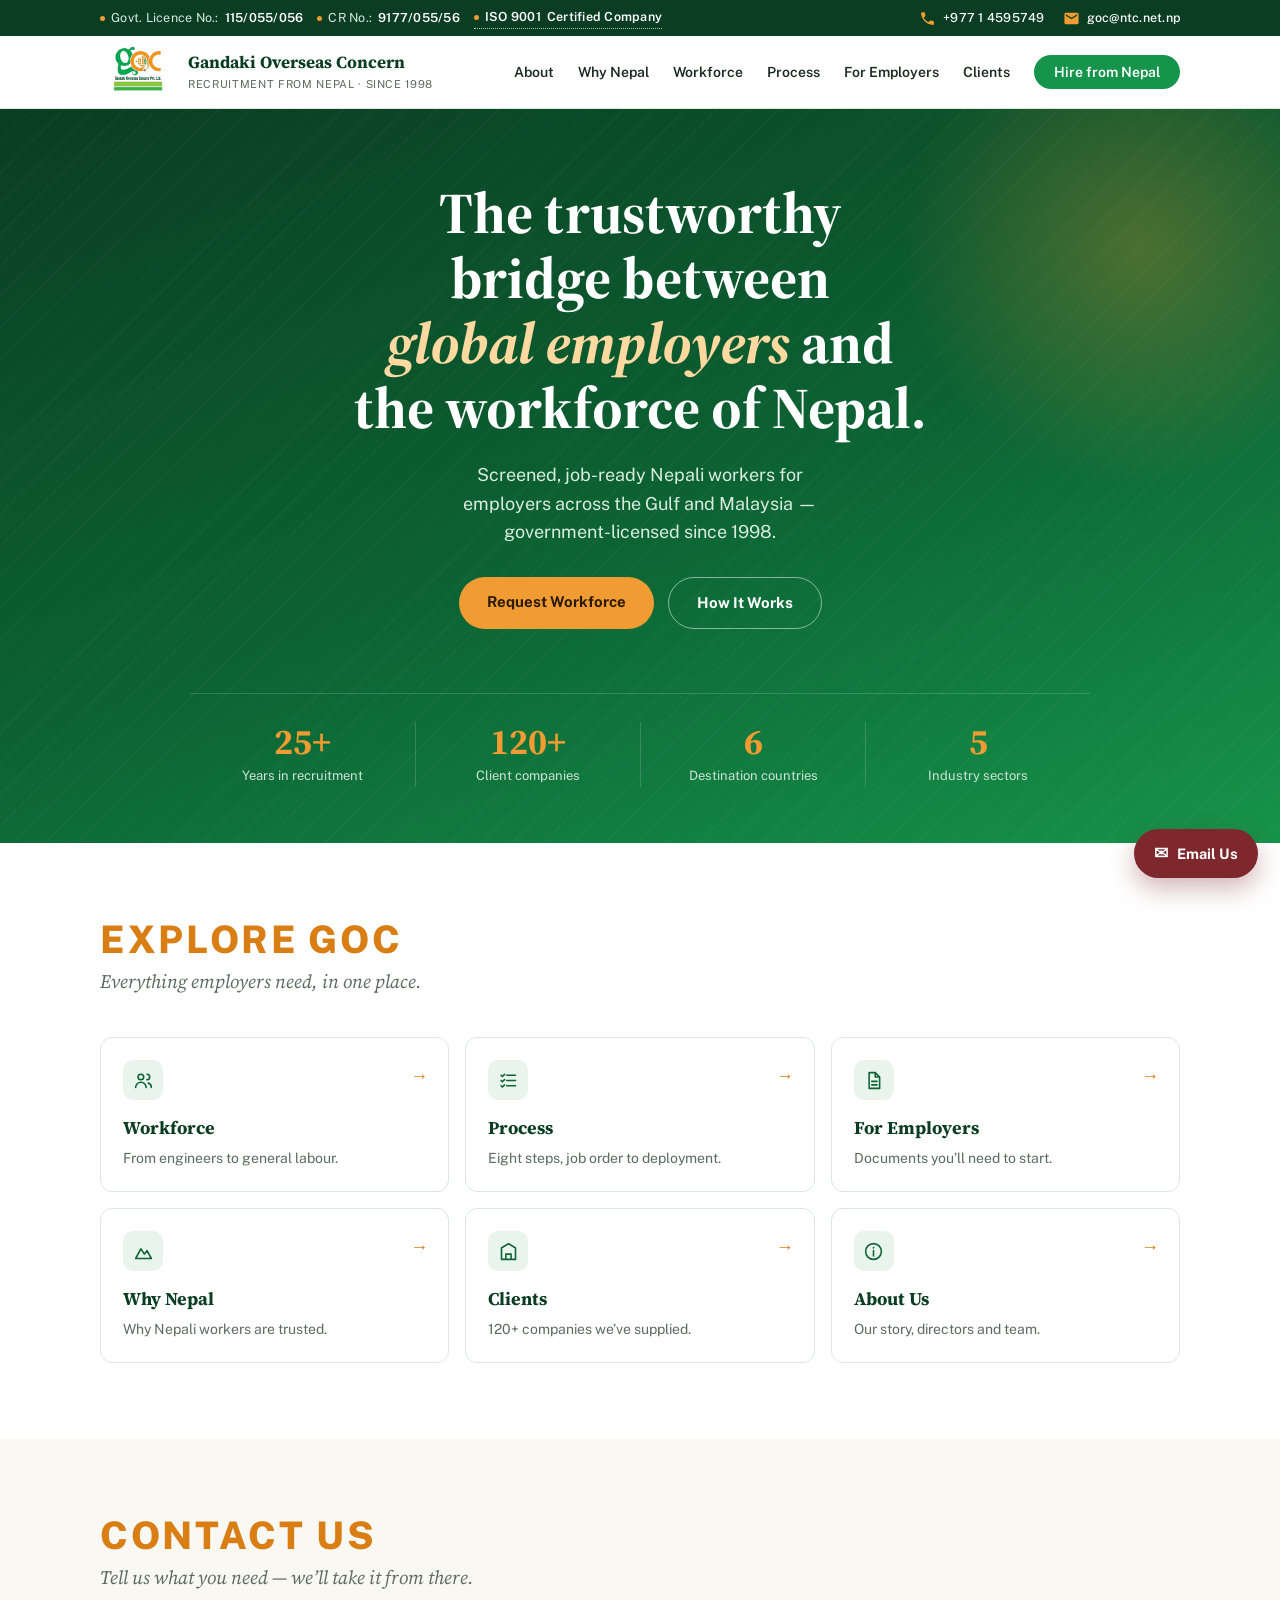
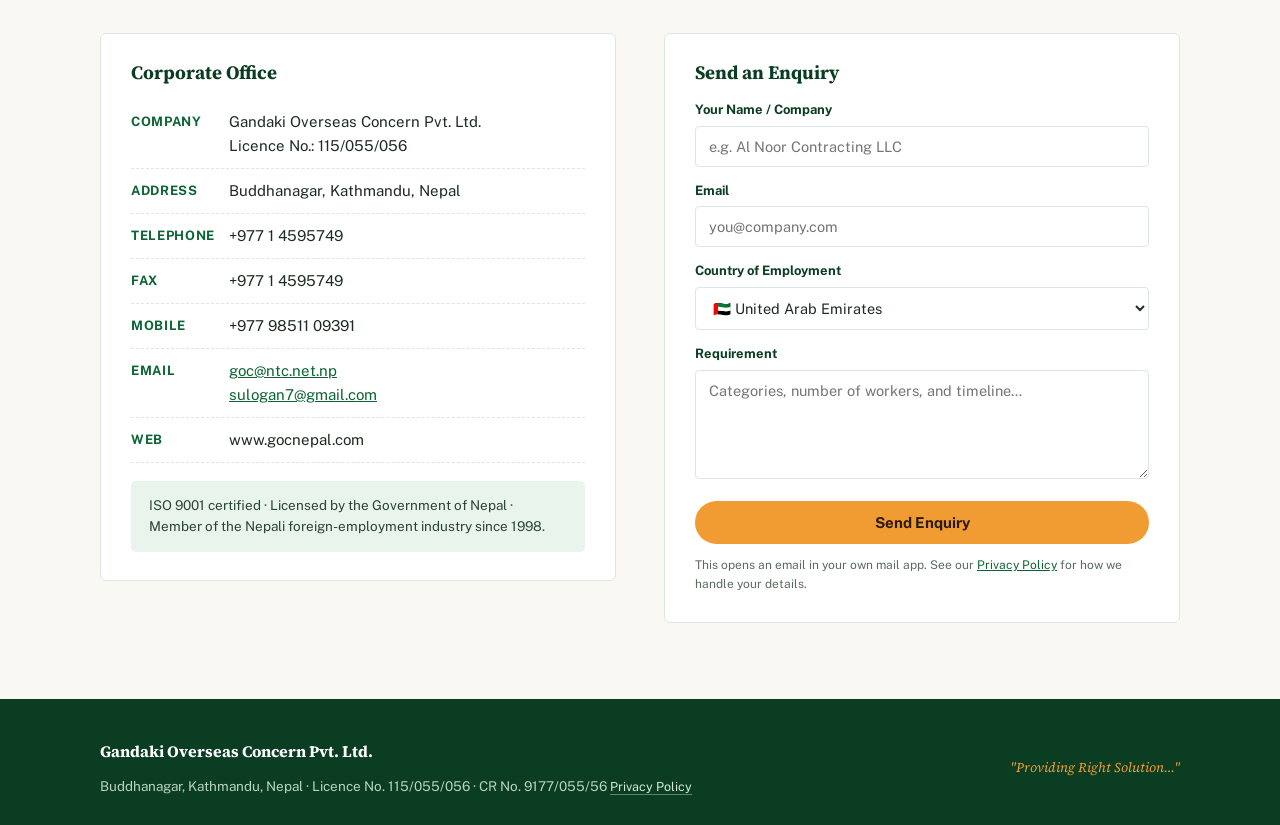
==== commit 83f7046c: "Centre the home page hero and remove the team photo Co-Authored-By: Claude Opus 5.5 <noreply@anthrop" ====
--- a/index.html
+++ b/index.html
@@ -9,7 +9,7 @@
 <link rel="preconnect" href="https://fonts.googleapis.com">
 <link rel="preconnect" href="https://fonts.gstatic.com" crossorigin>
 <link href="https://fonts.googleapis.com/css2?family=Source+Serif+4:opsz,wght@8..60,400;8..60,600;8..60,700&family=Public+Sans:wght@400;500;600;700;800&display=swap" rel="stylesheet">
-<link rel="stylesheet" href="styles.css?v=20">
+<link rel="stylesheet" href="styles.css?v=21">
 </head>
 <body>
 
@@ -48,19 +48,13 @@
 
 <header class="hero" id="top">
   <div class="wrap">
-    <div class="hero-grid">
-      <div class="hero-copy">
-        <h1>The trustworthy bridge between <em>global employers</em> and the workforce of Nepal.</h1>
-        <p class="lede">Screened, job-ready Nepali workers for employers across the Gulf and Malaysia — government-licensed since 1998.</p>
-        <div class="actions">
-          <a class="btn btn-orange" href="#contact">Request Workforce</a>
-          <a class="btn btn-ghost" href="process.html">How It Works</a>
-        </div>
+    <div class="hero-copy">
+      <h1>The trustworthy bridge between <em>global employers</em> and the workforce of Nepal.</h1>
+      <p class="lede">Screened, job-ready Nepali workers for employers across the Gulf and Malaysia&nbsp;— government-licensed since 1998.</p>
+      <div class="actions">
+        <a class="btn btn-orange" href="#contact">Request Workforce</a>
+        <a class="btn btn-ghost" href="process.html">How It Works</a>
       </div>
-      <figure class="hero-photo">
-        <img src="assets/team.jpg" alt="The GOC team in Kathmandu" width="792" height="419">
-        <figcaption><b>Govt. Licensed</b><span>Licence No. 115/055/056</span></figcaption>
-      </figure>
     </div>
     <div class="stats">
       <div class="stat"><b>25+</b><span>Years in recruitment</span></div>
--- a/styles.css
+++ b/styles.css
@@ -78,14 +78,13 @@
 .hero::before{content:"";position:absolute;left:0;bottom:0;width:100%;height:100%;background:
   repeating-linear-gradient(135deg,rgba(255,255,255,.025) 0 2px,transparent 2px 22px)}
 .hero .wrap{position:relative;padding-top:72px;padding-bottom:56px;z-index:1}
-.hero-grid{display:grid;grid-template-columns:1.15fr .85fr;gap:56px;align-items:center}
-.hero-photo{position:relative;margin:0}
-.hero-photo img{display:block;width:100%;height:auto;aspect-ratio:792/419;object-fit:cover;border-radius:14px;border:5px solid rgba(255,255,255,.92);box-shadow:0 24px 50px rgba(0,0,0,.32)}
-.hero-photo figcaption{position:absolute;left:-18px;bottom:-20px;background:#fff;color:var(--ink);border-radius:10px;padding:10px 16px 10px 14px;box-shadow:0 12px 28px rgba(0,0,0,.22);border-left:4px solid var(--orange);line-height:1.25}
-.hero-photo figcaption b{display:block;font-family:var(--serif);font-size:15px;color:var(--green-ink)}
-.hero-photo figcaption span{font-size:12px;color:var(--muted)}
+.hero-copy{text-align:center;max-width:860px;margin:0 auto}
+.hero-copy h1{margin-left:auto;margin-right:auto;max-width:22ch;text-wrap:balance}
+.hero-copy h1 em{white-space:nowrap}
+.hero-copy .lede{margin-left:auto !important;margin-right:auto !important;max-width:48ch;text-wrap:balance}
+.hero-copy .actions{justify-content:center}
 .kicker{display:inline-flex;align-items:center;gap:8px;font-size:12px;font-weight:700;letter-spacing:.18em;text-transform:uppercase;color:var(--orange);margin-bottom:18px}
-.hero h1{font-size:clamp(32px,4.4vw,52px);color:#fff;max-width:16ch;font-weight:700;line-height:1.12}
+.hero h1{font-size:clamp(32px,5vw,58px);color:#fff;max-width:20ch;font-weight:700;line-height:1.12}
 .hero h1 em{font-style:italic;color:#ffd9a0}
 .hero p.lede{max-width:42ch;margin:20px 0 30px;font-size:18px;line-height:1.6;color:#d9ecdf}
 .hero .actions{display:flex;gap:14px;flex-wrap:wrap}
@@ -95,9 +94,9 @@
 .btn-orange:hover{background:#ffb14f}
 .btn-ghost{border:1.5px solid rgba(255,255,255,.5);color:#fff}
 .btn-ghost:hover{border-color:#fff}
-.stats{display:grid;grid-template-columns:repeat(4,1fr);margin-top:64px;padding-top:28px;border-top:1px solid rgba(255,255,255,.16)}
-.stat{padding:0 22px;border-left:1px solid rgba(255,255,255,.16)}
-.stat:first-child{padding-left:0;border-left:none}
+.stats{display:grid;grid-template-columns:repeat(4,1fr);max-width:900px;margin:64px auto 0;padding-top:28px;border-top:1px solid rgba(255,255,255,.16);text-align:center}
+.stat{padding:0 16px;border-left:1px solid rgba(255,255,255,.16)}
+.stat:first-child{border-left:none}
 .stat b{display:block;font-family:var(--serif);font-size:36px;line-height:1.1;color:var(--orange)}
 .stat span{font-size:13px;color:#cfe3d6}
 
@@ -128,17 +127,14 @@
 .ex b{font-family:var(--serif);font-size:18px;color:var(--green-ink);display:block;margin-bottom:4px}
 .ex > span:not(.ic){font-size:14px;color:var(--muted);display:block}
 @media (max-width:860px){
-  .hero-grid{grid-template-columns:1fr;gap:40px}
-  .hero-photo{max-width:520px}
   .explore .grid{grid-template-columns:1fr 1fr}
   .stats{row-gap:22px}
-  .stat:nth-child(3){padding-left:0;border-left:none}
+  .stat:nth-child(3){border-left:none}
 }
 @media (max-width:600px){
   .hero .wrap{padding-top:44px;padding-bottom:40px}
   .hero p.lede{font-size:16.5px;margin:16px 0 24px}
   .hero .actions .btn{padding:12px 22px;font-size:14.5px}
-  .hero-photo figcaption{left:12px;bottom:-16px}
   .stats{margin-top:52px;padding-top:22px}
   .stat b{font-size:30px}
   .explore .grid{grid-template-columns:1fr}
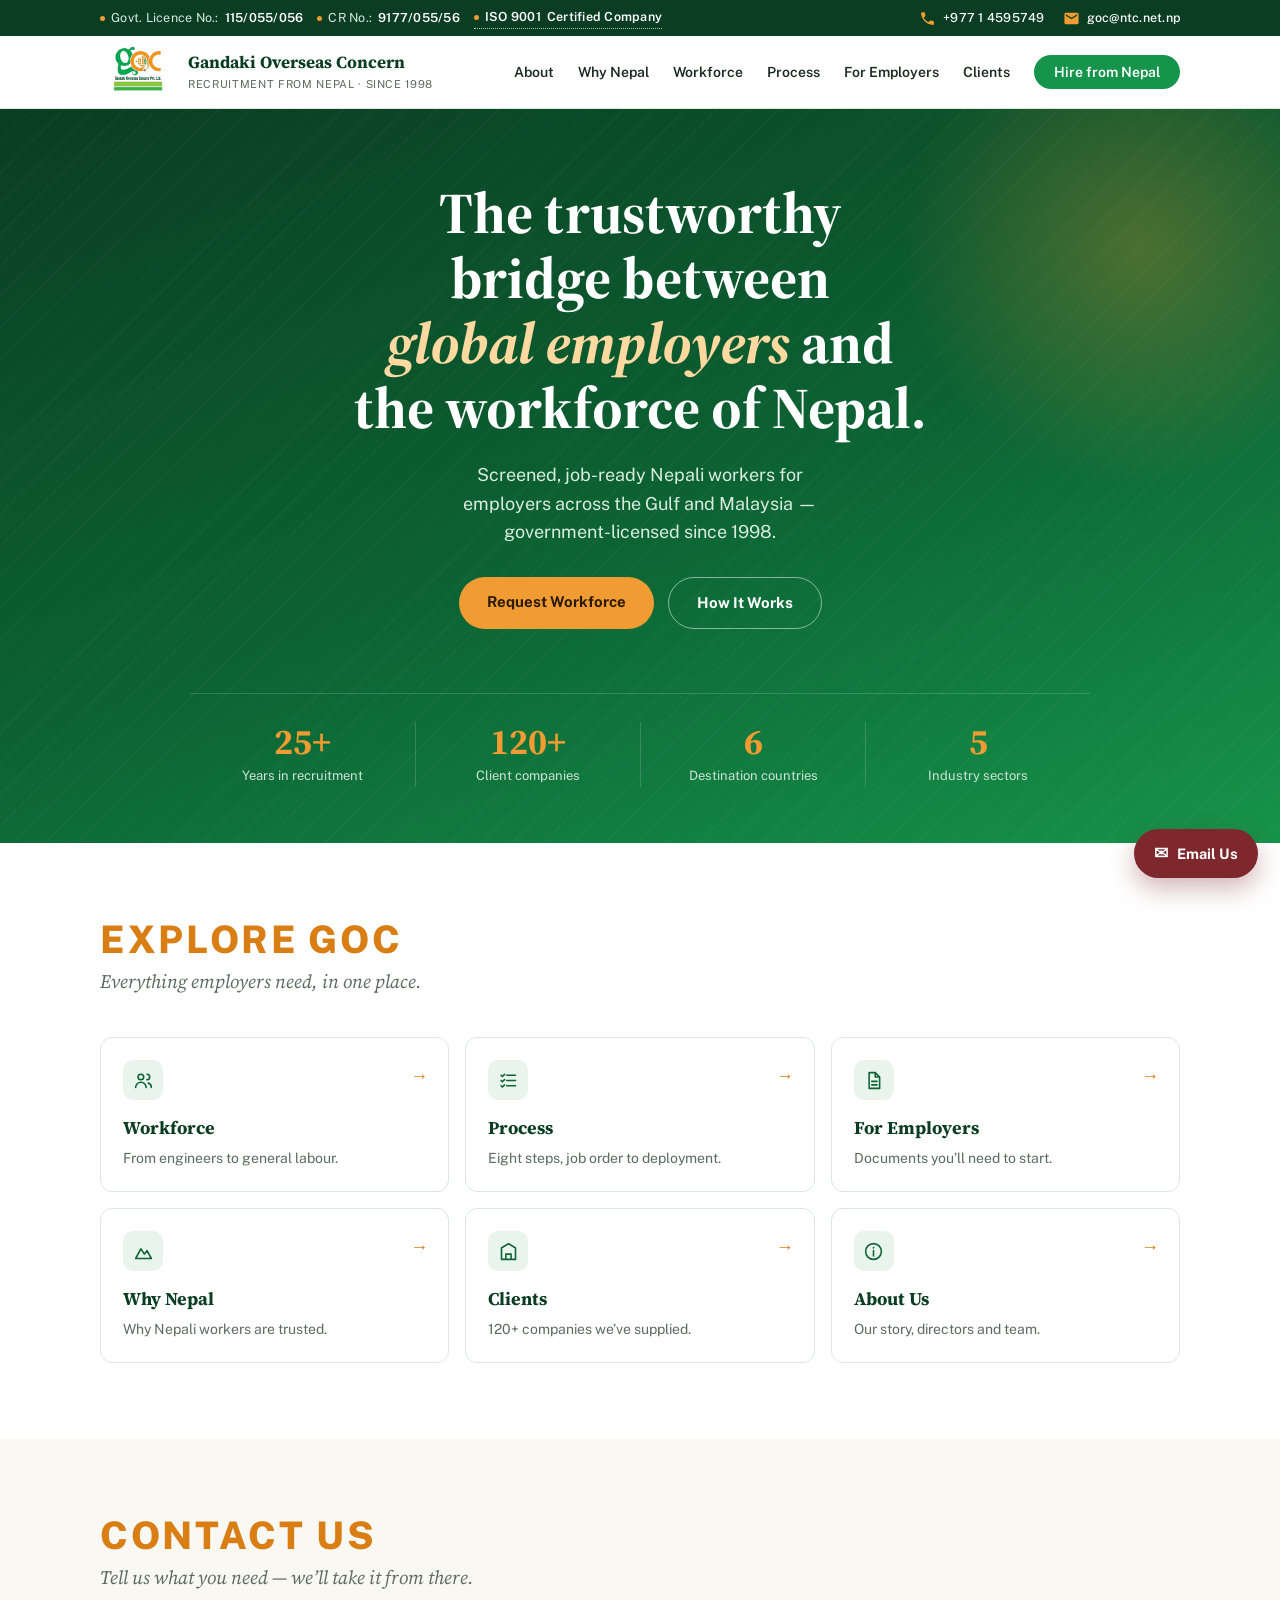
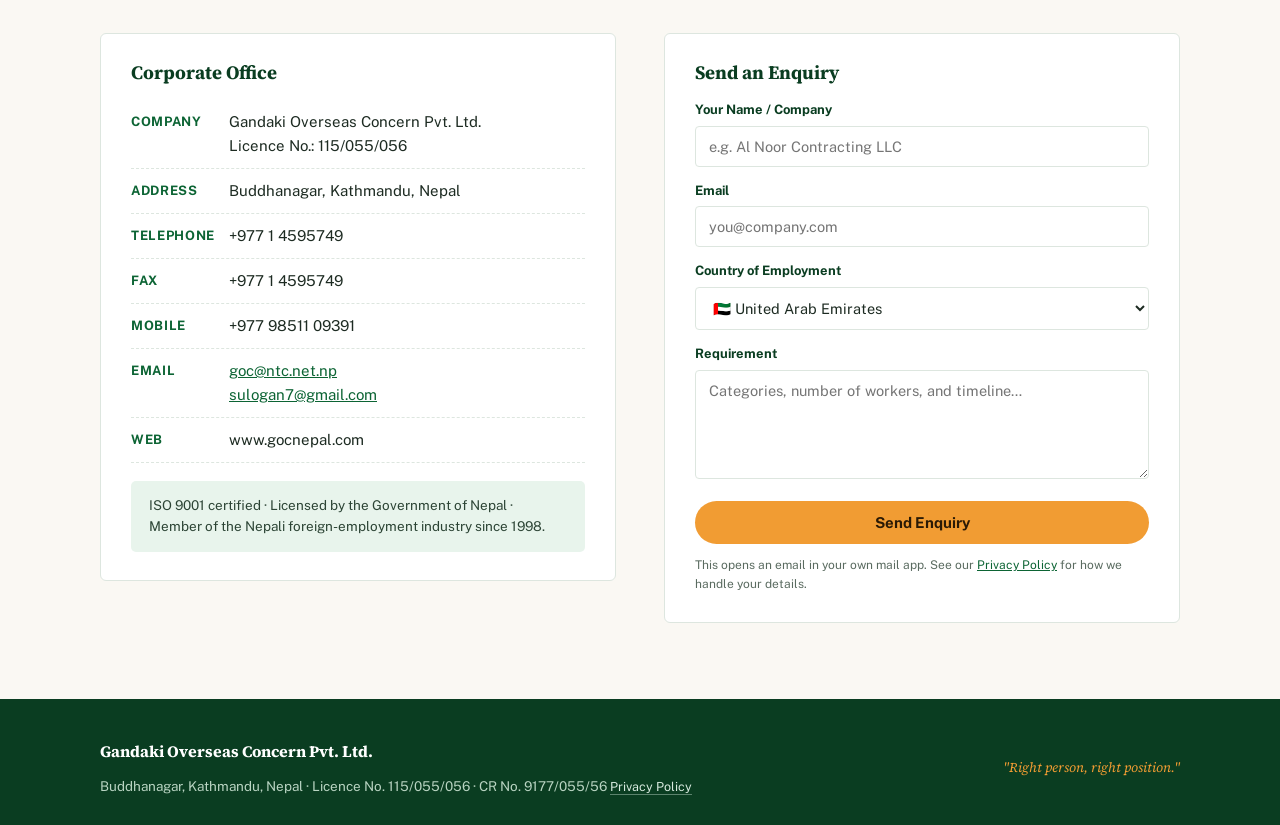
==== commit a9aa7ffc: "New footer tagline: Right person, right position. Co-Authored-By: Claude Opus 5.5 <noreply@anthropic" ====
--- a/index.html
+++ b/index.html
@@ -126,7 +126,7 @@
       Buddhanagar, Kathmandu, Nepal · Licence No. 115/055/056 · CR No. 9177/055/56
       <a class="foot-link" href="privacy.html">Privacy Policy</a>
     </div>
-    <div class="tag">"Providing Right Solution…"</div>
+    <div class="tag">"Right person, right position."</div>
   </div>
 </footer>
 
